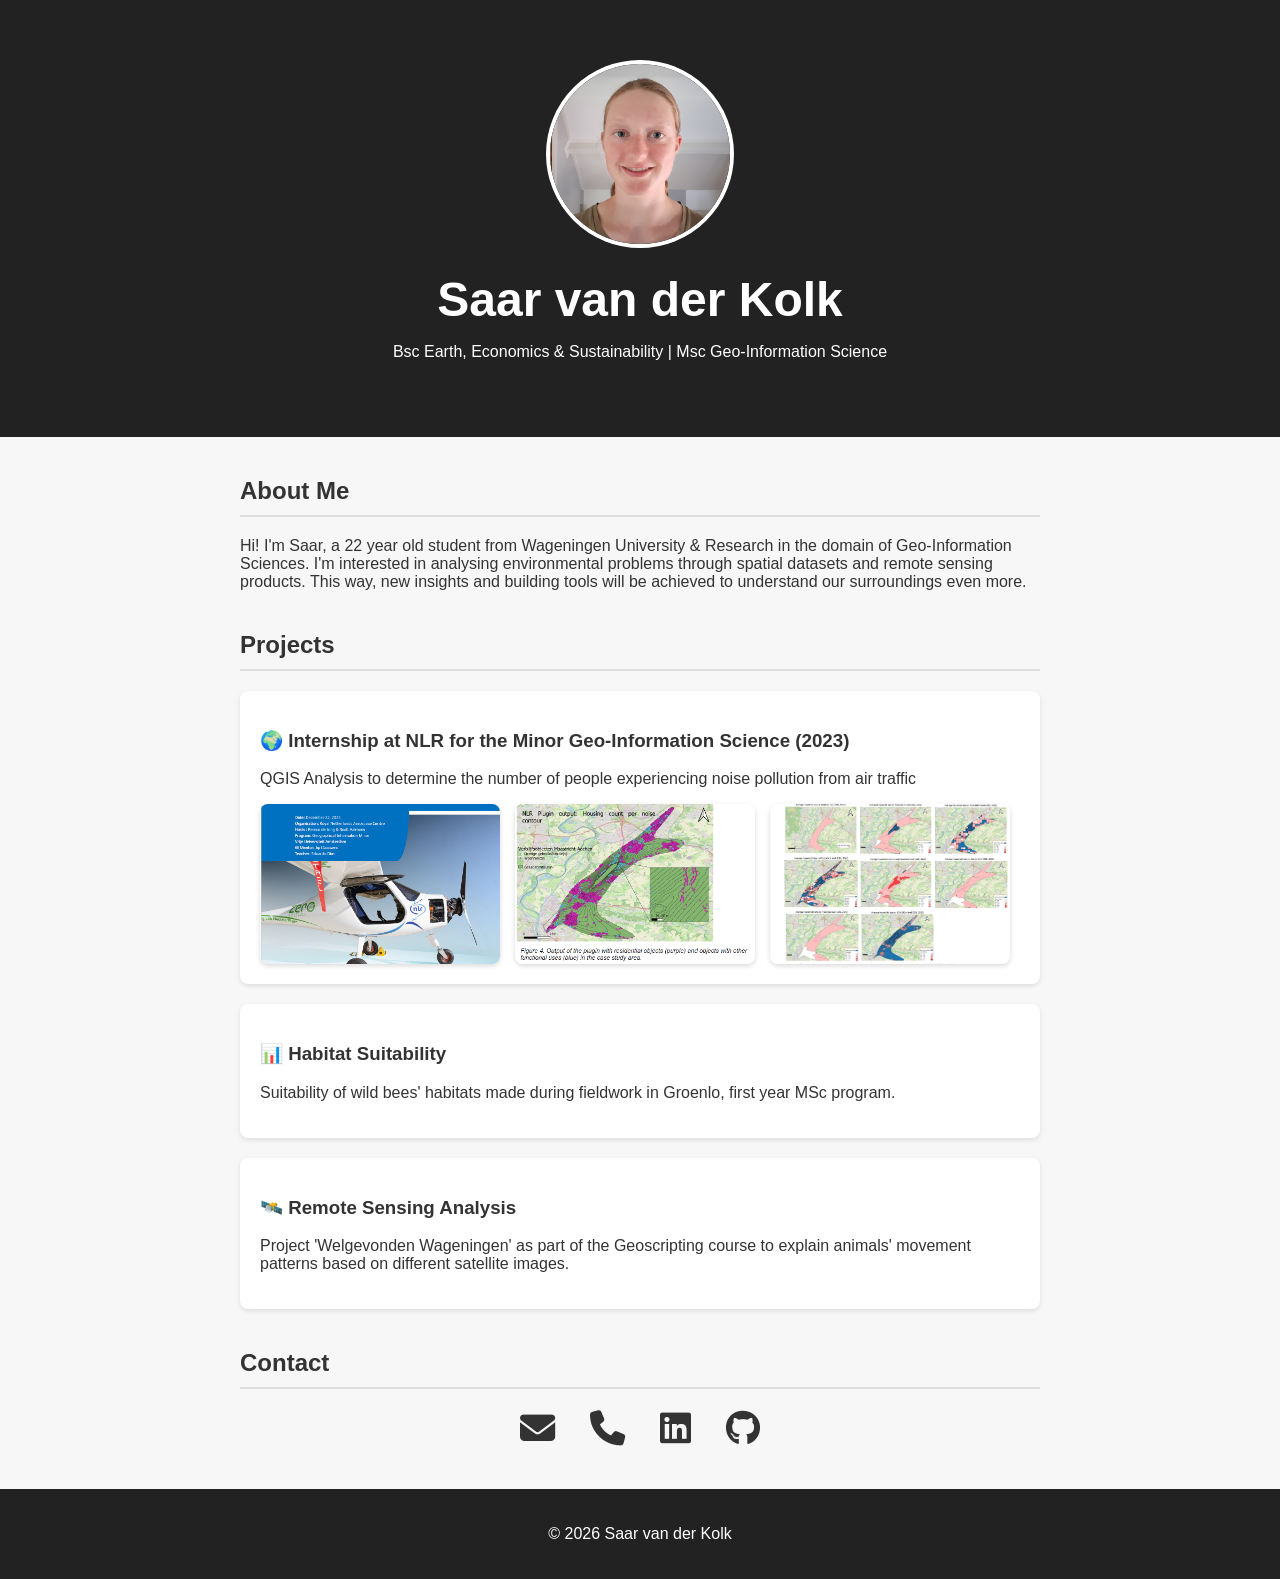
==== index.html @ dea94f05 "added image sources" ====
<!DOCTYPE html>
<html lang="en">
<head>
    <meta charset="UTF-8">
    <meta name="viewport" content="width=device-width, initial-scale=1.0">
    <title>Saar van der Kolk | Portfolio</title>

    <link rel="stylesheet" href="style.css">

    <!-- Icons -->
    <link rel="stylesheet" href="https://cdnjs.cloudflare.com/ajax/libs/font-awesome/6.5.1/css/all.min.css">
</head>

<body>

<header>

    <img src="images/Pasfoto.jpg" alt="Profile picture" class="profile-img">

    <h1>Saar van der Kolk</h1>

    <p>Bsc Earth, Economics & Sustainability | Msc Geo-Information Science</p>

</header>

<section id="about">
    <h2>About Me</h2>
    <p>
        Hi! I'm Saar, a 22 year old student from Wageningen University & Research in the domain of 
        Geo-Information Sciences. I'm interested in analysing environmental problems through spatial datasets 
        and remote sensing products. This way, new insights and building tools will be achieved to understand
        our surroundings even more. 
    </p>
</section>

<section id="projects">
    <h2>Projects</h2>

    <div class="project">
        <h3>🌍 Internship at NLR for the Minor Geo-Information Science (2023)</h3>

        <p>
            QGIS Analysis to determine the number of people experiencing noise pollution from air traffic
        </p>

        <div class="image-row">

            <img src="images/NLR_Cover.png" alt="NLR image 1" onclick="openImage(this)">
            <img src="images/NLR_internship_figure.png" alt="NLR image 2" onclick="openImage(this)">
            <img src="images/NLR_multikaart.png" alt="NLR image 3" onclick="openImage(this)">

        </div>
    </div>

    <div class="project">
        <h3>📊 Habitat Suitability</h3>
        <p>Suitability of wild bees' habitats made during fieldwork in Groenlo, first year MSc program.</p>
    </div>

    <div class="project">
        <h3>🛰️ Remote Sensing Analysis</h3>
        <p>
            Project 'Welgevonden Wageningen' as part of the Geoscripting course to explain animals' movement patterns
            based on different satellite images.
        </p>
    </div>

</section>

<section id="contact">
    <h2>Contact</h2>

    <div class="contact-icons">

        <a href="mailto:saar.vanderkolk@wur.nl" title="Email">
            <i class="fa-solid fa-envelope"></i>
        </a>

        <a href="tel:+31618860561" title="Phone">
            <i class="fa-solid fa-phone"></i>
        </a>

        <a href="https://www.linkedin.com/in/saar-van-der-kolk-7ba430235/" target="_blank" title="LinkedIn">
            <i class="fa-brands fa-linkedin"></i>
        </a>

        <a href="https://github.com/SaarvanderKolk" target="_blank" title="GitHub">
            <i class="fa-brands fa-github"></i>
        </a>

    </div>
</section>

<footer>
    <p>© 2026 Saar van der Kolk</p>
</footer>

<script>
function openImage(img){
    const overlay = document.createElement("div");
    overlay.style.position = "fixed";
    overlay.style.top = "0";
    overlay.style.left = "0";
    overlay.style.width = "100%";
    overlay.style.height = "100%";
    overlay.style.background = "rgba(0,0,0,0.85)";
    overlay.style.display = "flex";
    overlay.style.alignItems = "center";
    overlay.style.justifyContent = "center";
    overlay.style.zIndex = "9999";

    const newImg = document.createElement("img");
    newImg.src = img.src;
    newImg.style.maxWidth = "90%";
    newImg.style.maxHeight = "90%";
    newImg.style.borderRadius = "10px";

    overlay.appendChild(newImg);
    document.body.appendChild(overlay);

    overlay.onclick = () => overlay.remove();
}
</script>

</body>
</html>
---- style.css ----
body {
    margin: 0;
    font-family: Arial, sans-serif;
    background: #f7f7f7;
    color: #333;
}

header {
    background: #222;
    color: white;
    padding: 60px 20px;
    text-align: center;
}

h1 {
    margin: 0;
    font-size: 3rem;
}

section {
    max-width: 800px;
    margin: 40px auto;
    padding: 0 20px;
}

h2 {
    border-bottom: 2px solid #ddd;
    padding-bottom: 10px;
}

.project {
    background: white;
    padding: 20px;
    margin: 20px 0;
    border-radius: 8px;
    box-shadow: 0 2px 5px rgba(0,0,0,0.1);
}

/* Profile image */
.profile-img {
    width: 180px;
    height: 180px;
    border-radius: 50%;
    object-fit: cover;
    margin-bottom: 20px;
    border: 4px solid white;
}

/* Image row */
.image-row {
    display: flex;
    gap: 15px;
    margin-top: 15px;
    flex-wrap: wrap;
}

.image-row img {
    width: 240px;
    height: 160px;
    object-fit: cover;
    border-radius: 8px;
    cursor: pointer;
    transition: 0.3s ease;
    box-shadow: 0 2px 5px rgba(0,0,0,0.15);
}

.image-row img:hover {
    transform: scale(1.08);
}

/* Contact icons */
.contact-icons {
    display: flex;
    justify-content: center;
    gap: 35px;
    font-size: 2.2rem;
    margin-top: 10px;
}

.contact-icons a {
    color: #333;
    transition: 0.25s ease;
}

.contact-icons a:hover {
    transform: scale(1.2);
    color: black;
}

/* Footer */
footer {
    text-align: center;
    padding: 20px;
    background: #222;
    color: white;
    margin-top: 40px;
}
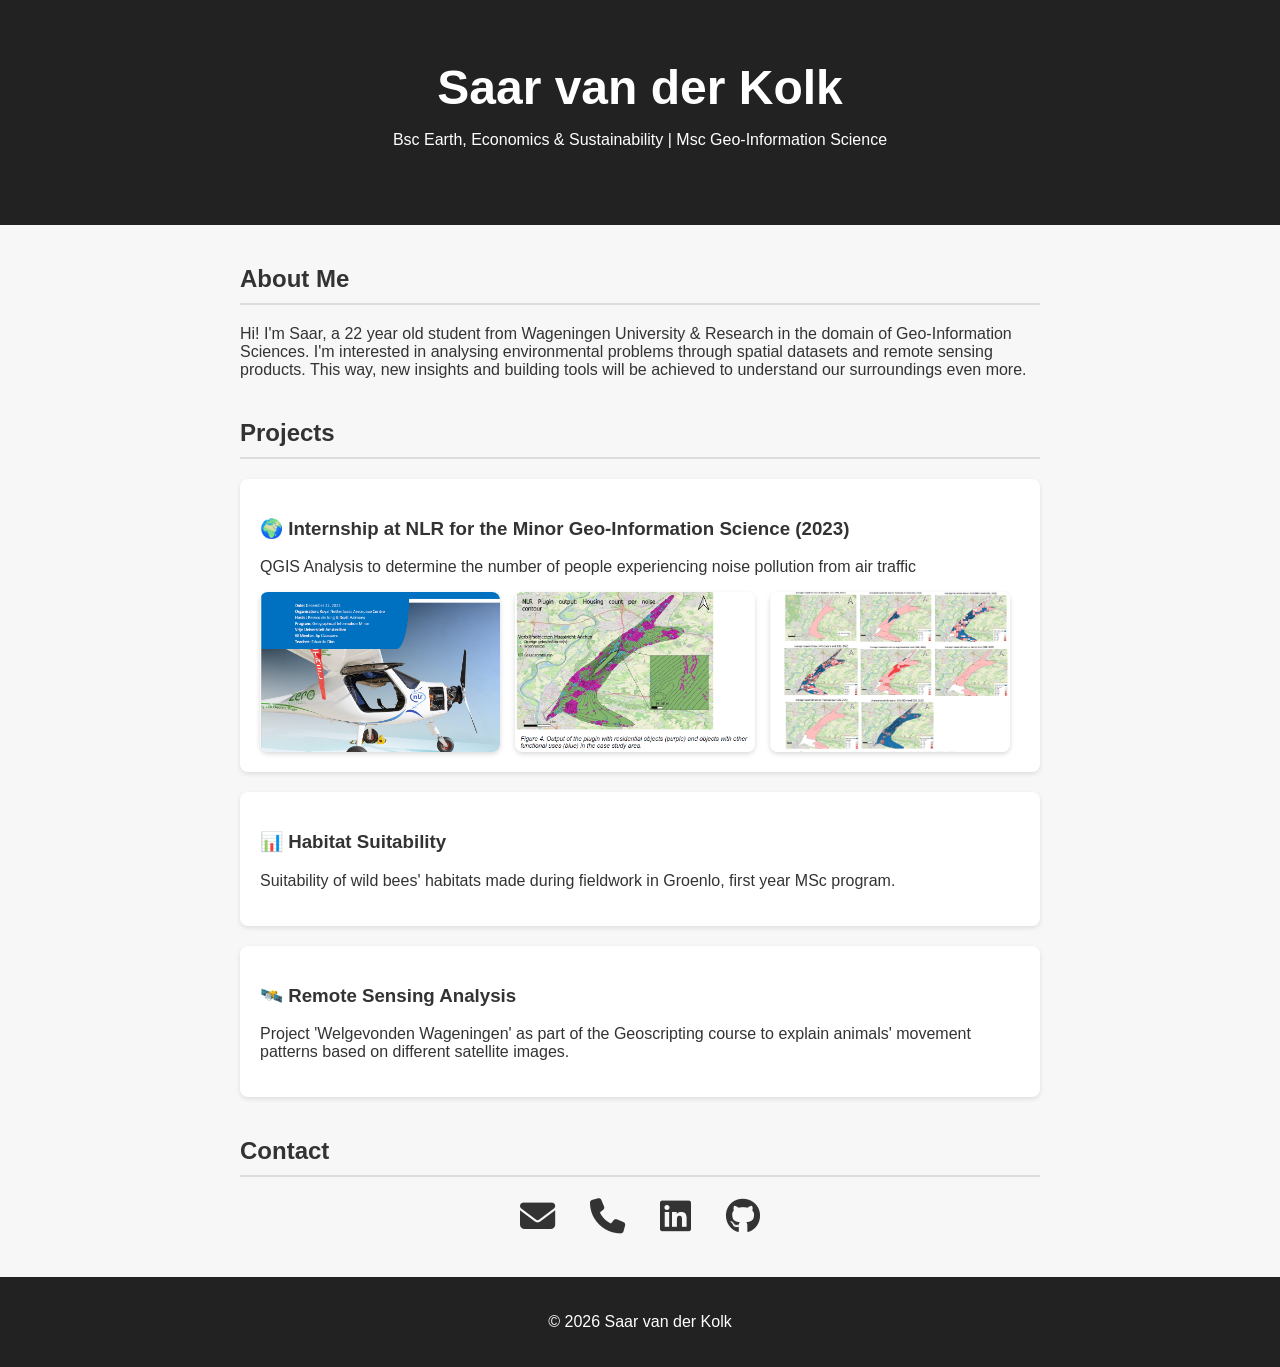
==== commit 04bc78a9: "delete profile_pic3" ====
--- a/index.html
+++ b/index.html
@@ -15,7 +15,6 @@
 
 <header>
 
-    <img src="images/Pasfoto.jpg" alt="Profile picture" class="profile-img">
 
     <h1>Saar van der Kolk</h1>
 
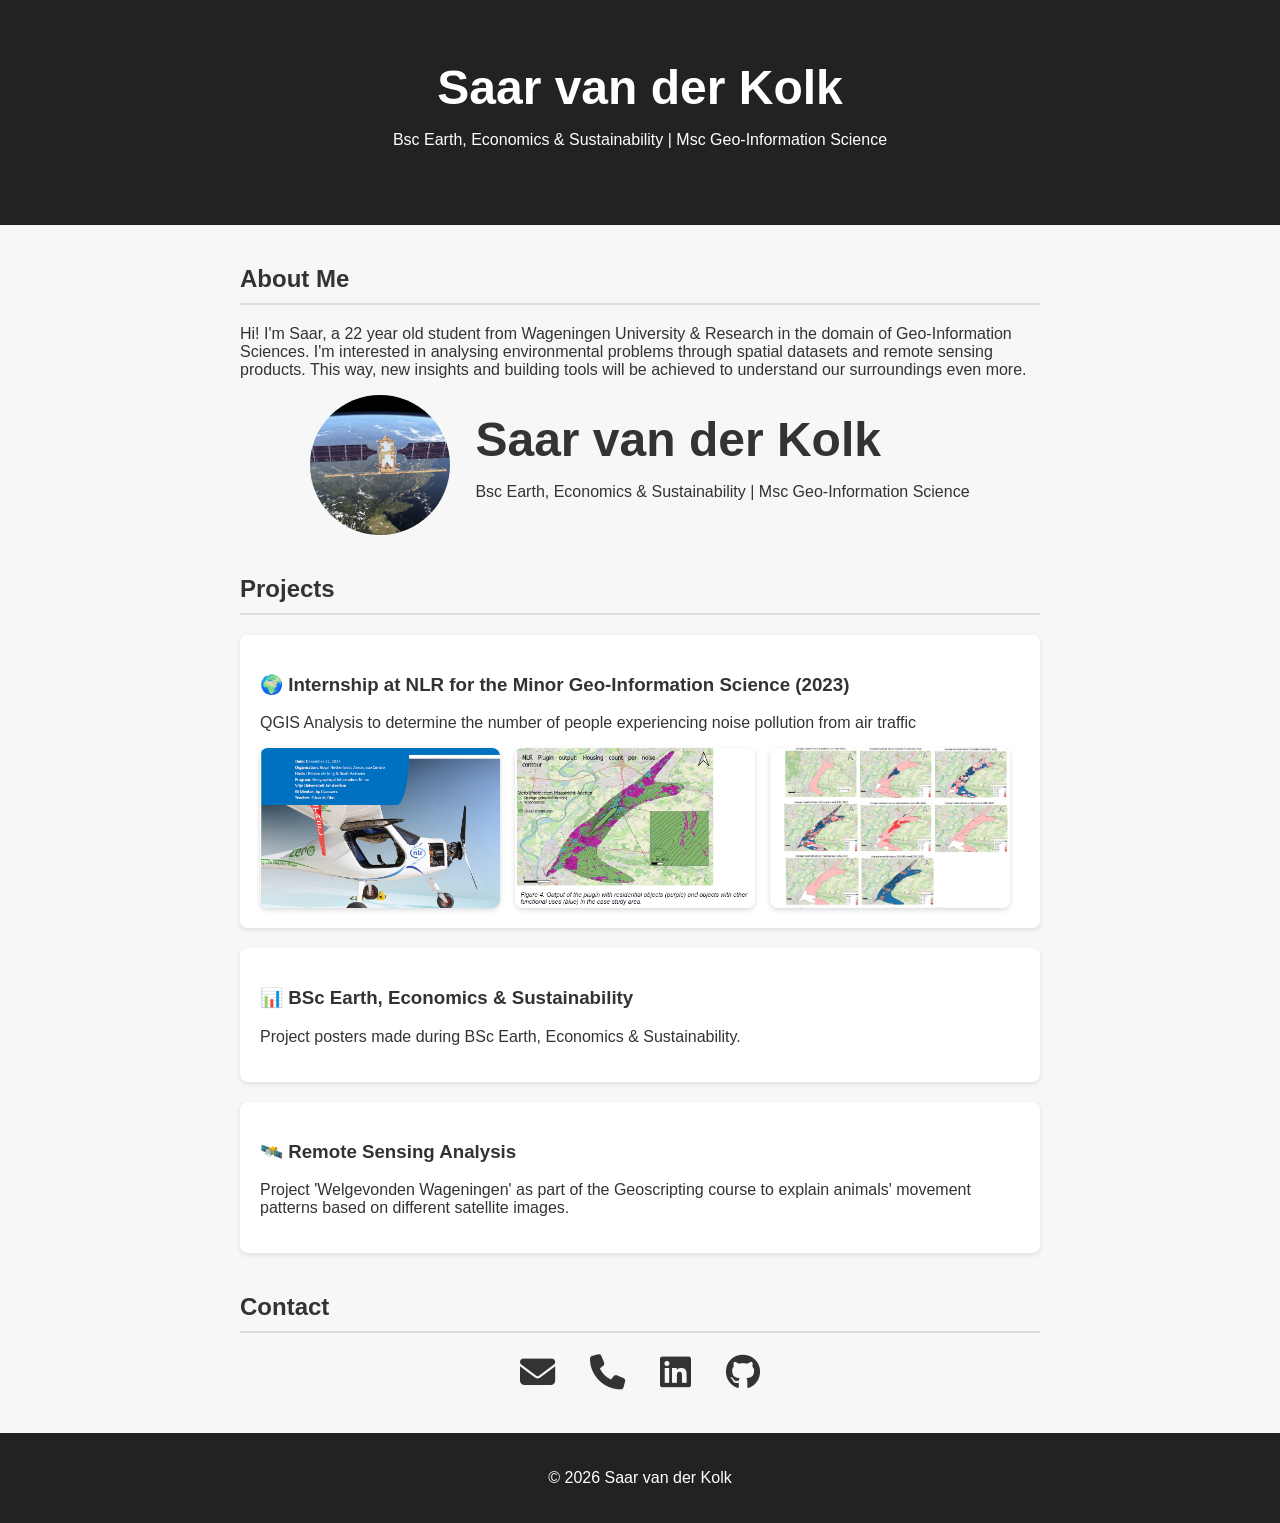
==== commit a0097bf6: "add gif2" ====
--- a/index.html
+++ b/index.html
@@ -30,6 +30,17 @@
         and remote sensing products. This way, new insights and building tools will be achieved to understand
         our surroundings even more. 
     </p>
+
+    <div class="header-flex">
+
+    <img src="images/Sentinel-1 Animation GIF by European Space Agency - ESA.gif" alt="Rotating Earth" class="earth">
+
+    <div>
+        <h1>Saar van der Kolk</h1>
+        <p>Bsc Earth, Economics & Sustainability | Msc Geo-Information Science</p>
+    </div>
+
+</div>
 </section>
 
 <section id="projects">
@@ -52,8 +63,8 @@
     </div>
 
     <div class="project">
-        <h3>📊 Habitat Suitability</h3>
-        <p>Suitability of wild bees' habitats made during fieldwork in Groenlo, first year MSc program.</p>
+        <h3>📊 BSc Earth, Economics & Sustainability</h3>
+        <p>Project posters made during BSc Earth, Economics & Sustainability.</p>
     </div>
 
     <div class="project">
--- a/style.css
+++ b/style.css
@@ -36,15 +36,7 @@
     box-shadow: 0 2px 5px rgba(0,0,0,0.1);
 }
 
-/* Profile image */
-.profile-img {
-    width: 180px;
-    height: 180px;
-    border-radius: 50%;
-    object-fit: cover;
-    margin-bottom: 20px;
-    border: 4px solid white;
-}
+
 
 /* Image row */
 .image-row {
@@ -96,3 +88,17 @@
     margin-top: 40px;
 }
 
+.header-flex{
+    display:flex;
+    align-items:center;
+    justify-content:center;
+    gap:25px;
+    flex-wrap:wrap;
+}
+
+.earth{
+    width:140px;
+    height:140px;
+    border-radius:50%;
+}
+
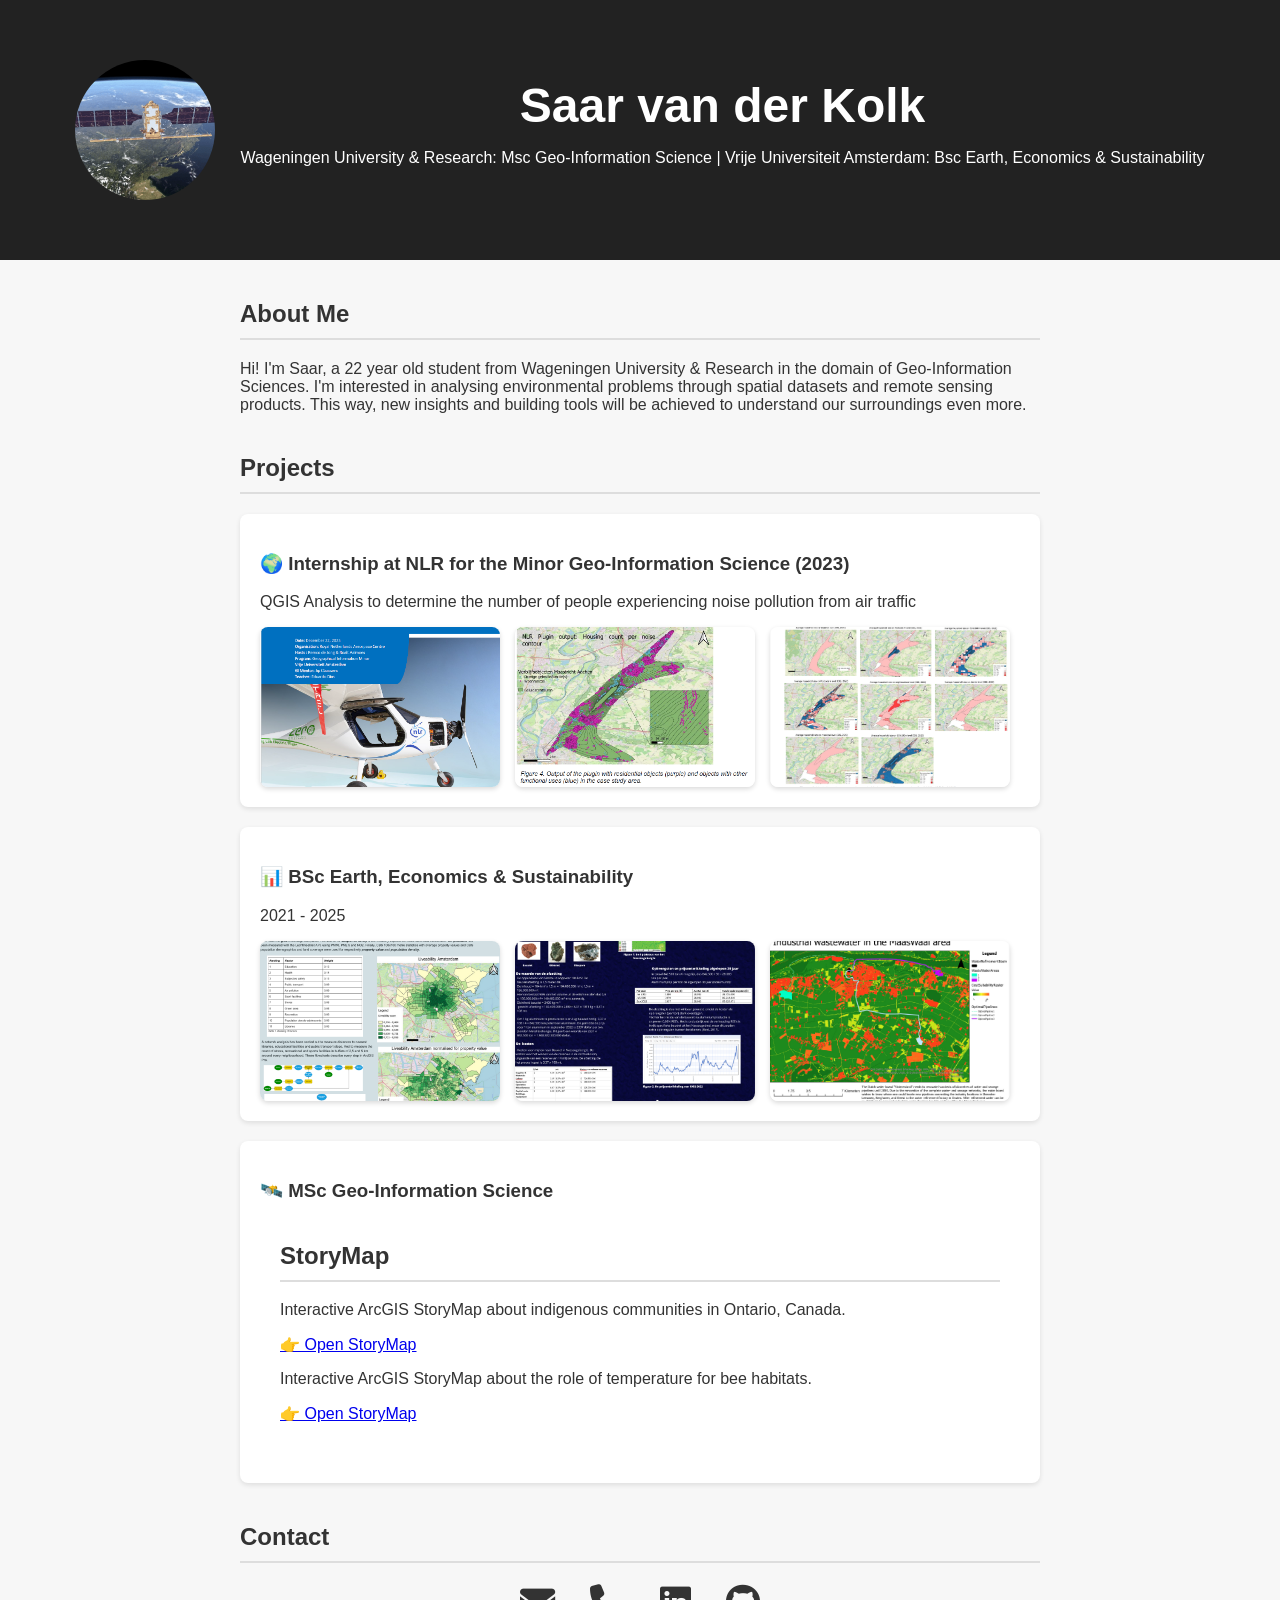
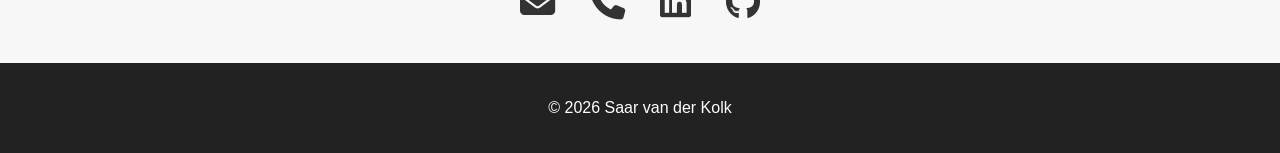
==== commit 061c1a7f: "added bsc images and msc" ====
--- a/index.html
+++ b/index.html
@@ -15,10 +15,15 @@
 
 <header>
 
+    <div class="header-flex">
+
+    <img src="images/Sentinel-1 Animation GIF by European Space Agency - ESA.gif" alt="Rotating Earth" class="earth">
+
+    <div>
 
     <h1>Saar van der Kolk</h1>
 
-    <p>Bsc Earth, Economics & Sustainability | Msc Geo-Information Science</p>
+    <p>Wageningen University & Research: Msc Geo-Information Science | Vrije Universiteit Amsterdam: Bsc Earth, Economics & Sustainability</p>
 
 </header>
 
@@ -31,13 +36,6 @@
         our surroundings even more. 
     </p>
 
-    <div class="header-flex">
-
-    <img src="images/Sentinel-1 Animation GIF by European Space Agency - ESA.gif" alt="Rotating Earth" class="earth">
-
-    <div>
-        <h1>Saar van der Kolk</h1>
-        <p>Bsc Earth, Economics & Sustainability | Msc Geo-Information Science</p>
     </div>
 
 </div>
@@ -64,14 +62,42 @@
 
     <div class="project">
         <h3>📊 BSc Earth, Economics & Sustainability</h3>
-        <p>Project posters made during BSc Earth, Economics & Sustainability.</p>
+        <p>2021 - 2025</p>
+
+        <div class="image-row">
+
+            <img src="images/Liveability_Amsterdam.png" alt="NLR image 1" onclick="openImage(this)">
+            <img src="images/Bauxiet_Suriname.png" alt="NLR image 2" onclick="openImage(this)">
+            <img src="images/GI_tools1.png" alt="NLR image 3" onclick="openImage(this)">
+
+        </div>
     </div>
 
     <div class="project">
-        <h3>🛰️ Remote Sensing Analysis</h3>
+        <h3>🛰️ MSc Geo-Information Science</h3>
         <p>
-            Project 'Welgevonden Wageningen' as part of the Geoscripting course to explain animals' movement patterns
-            based on different satellite images.
+            <section id="storymap">
+
+<h2>StoryMap</h2>
+
+<div class="story-card">
+
+    <p>Interactive ArcGIS StoryMap about indigenous communities in Ontario, Canada.</p>
+
+    <a href="https://storymaps.arcgis.com/stories/fb97088e848b4586b2759b397de53970" target="_blank">
+        👉 Open StoryMap
+    </a>
+
+    <p>Interactive ArcGIS StoryMap about the role of temperature for bee habitats.</p>
+
+    <a href="https://storymaps.arcgis.com/stories/7f304576f6ca4148b61e066e9daa4656" target="_blank">
+        👉 Open StoryMap
+    </a>
+
+
+</div>
+
+</section>
         </p>
     </div>
 
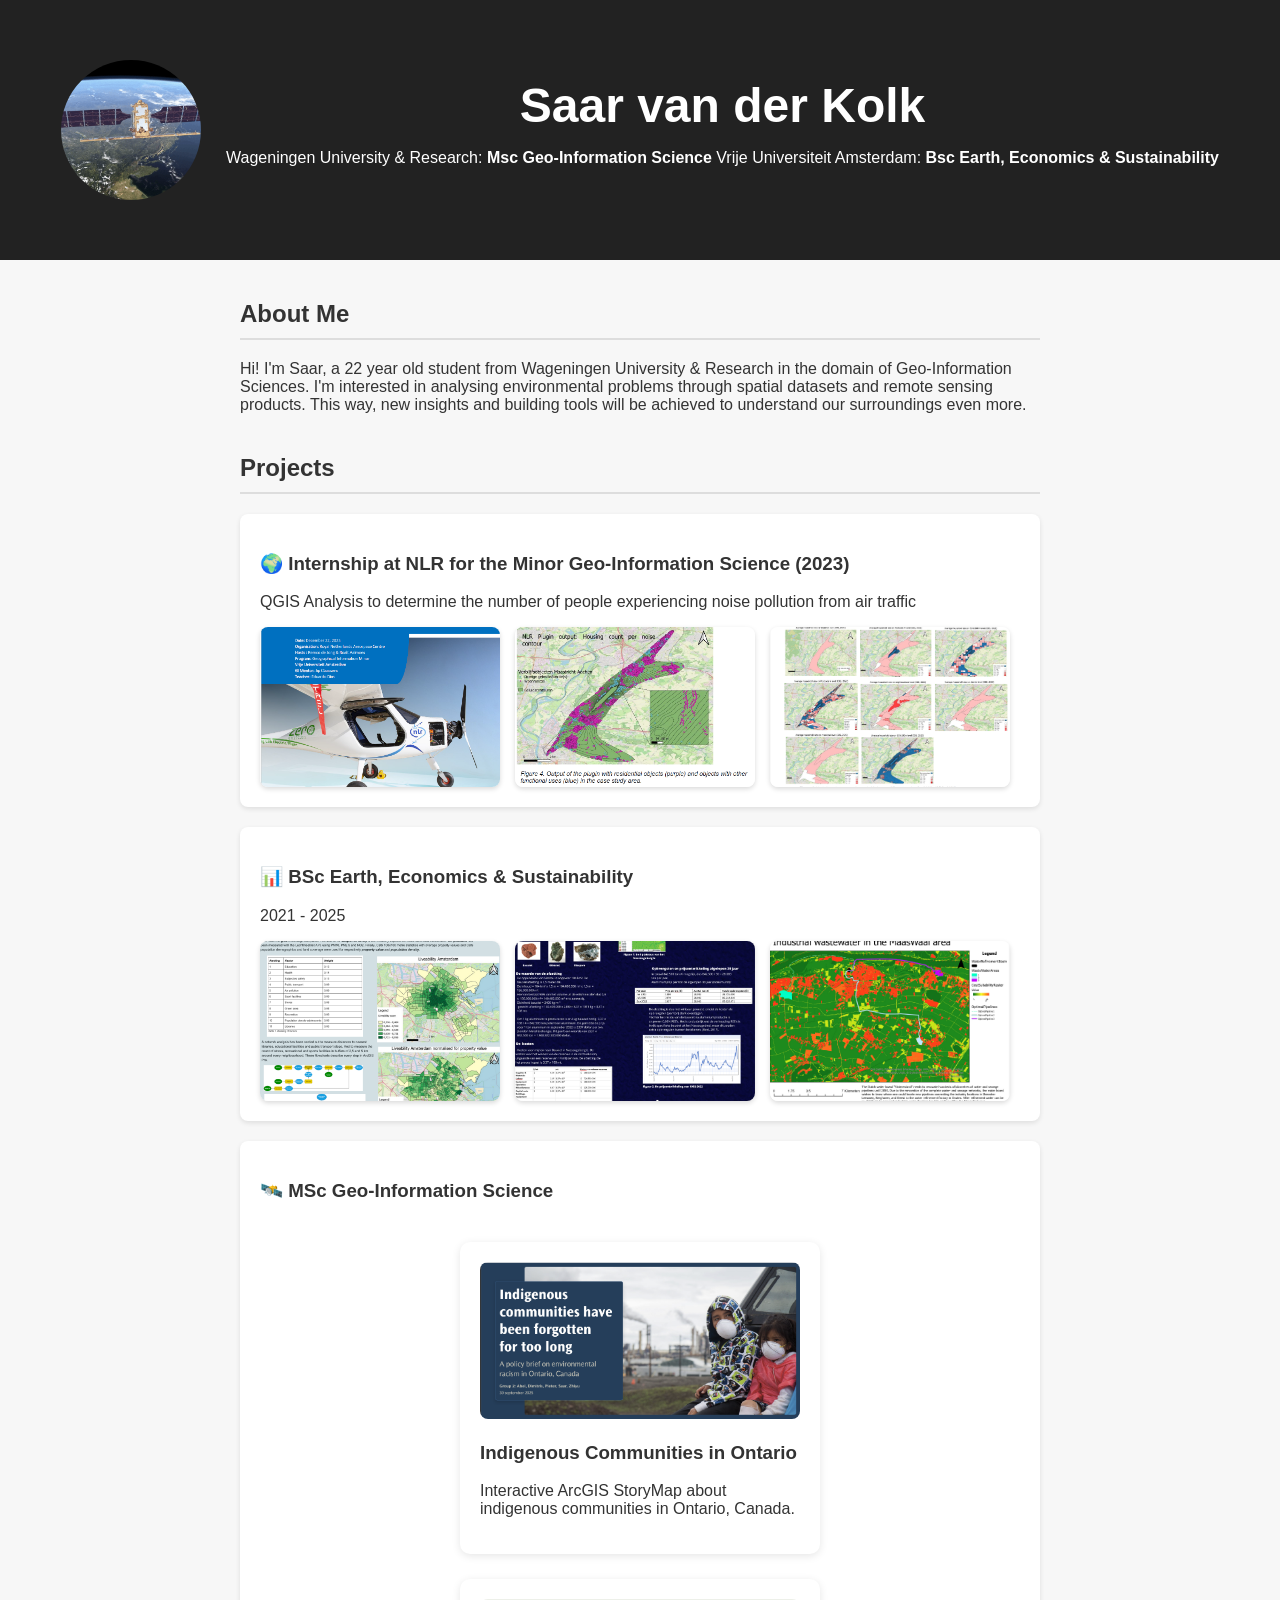
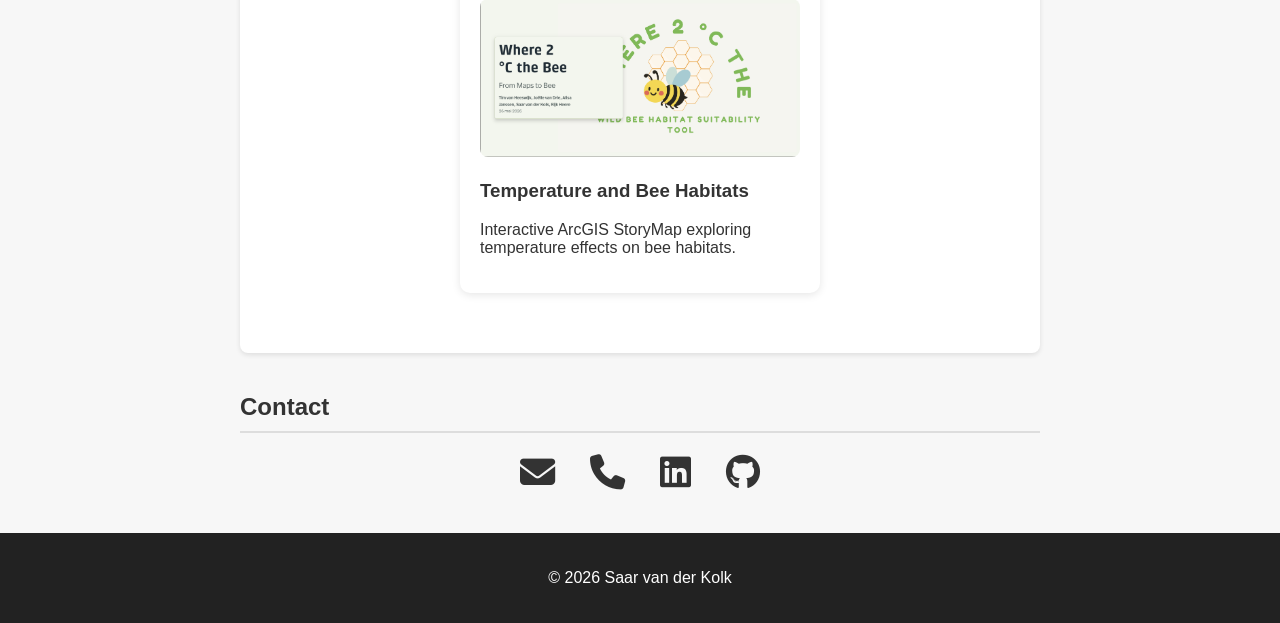
==== commit b44e46b8: "storymap previews" ====
--- a/index.html
+++ b/index.html
@@ -23,7 +23,8 @@
 
     <h1>Saar van der Kolk</h1>
 
-    <p>Wageningen University & Research: Msc Geo-Information Science | Vrije Universiteit Amsterdam: Bsc Earth, Economics & Sustainability</p>
+    <p>Wageningen University & Research: <b>Msc Geo-Information Science</b>
+       Vrije Universiteit Amsterdam: <b>Bsc Earth, Economics & Sustainability</b></p>
 
 </header>
 
@@ -78,24 +79,53 @@
         <p>
             <section id="storymap">
 
-<h2>StoryMap</h2>
+
+
+<section id="storymaps">
+
+
+<div class="story-container">
 
 <div class="story-card">
 
-    <p>Interactive ArcGIS StoryMap about indigenous communities in Ontario, Canada.</p>
+<a href="https://storymaps.arcgis.com/stories/fb97088e848b4586b2759b397de53970"
+target="_blank">
 
-    <a href="https://storymaps.arcgis.com/stories/fb97088e848b4586b2759b397de53970" target="_blank">
-        👉 Open StoryMap
-    </a>
+<img src="images/ontario_preview.png"
+alt="Ontario StoryMap">
 
-    <p>Interactive ArcGIS StoryMap about the role of temperature for bee habitats.</p>
+</a>
 
-    <a href="https://storymaps.arcgis.com/stories/7f304576f6ca4148b61e066e9daa4656" target="_blank">
-        👉 Open StoryMap
-    </a>
+<h3>Indigenous Communities in Ontario</h3>
+
+<p>
+Interactive ArcGIS StoryMap about indigenous communities in Ontario, Canada.
+</p>
+
+</div>
 
 
+<div class="story-card">
+
+<a href="https://storymaps.arcgis.com/stories/7f304576f6ca4148b61e066e9daa4656"
+target="_blank">
+
+<img src="images/bee_preview.png"
+alt="Bee StoryMap">
+
+</a>
+
+<h3>Temperature and Bee Habitats</h3>
+
+<p>
+Interactive ArcGIS StoryMap exploring temperature effects on bee habitats.
+</p>
+
 </div>
+
+</div>
+
+</section>
 
 </section>
         </p>
--- a/style.css
+++ b/style.css
@@ -102,3 +102,41 @@
     border-radius:50%;
 }
 
+.story-container{
+display:flex;
+gap:25px;
+flex-wrap:wrap;
+justify-content:center;
+}
+
+.story-card{
+
+background:white;
+
+width:320px;
+
+padding:20px;
+
+border-radius:10px;
+
+box-shadow:0 2px 8px rgba(0,0,0,0.1);
+
+transition:.3s;
+}
+
+.story-card:hover{
+
+transform:translateY(-5px);
+
+}
+
+.story-card img{
+
+width:100%;
+
+border-radius:8px;
+
+cursor:pointer;
+
+}
+
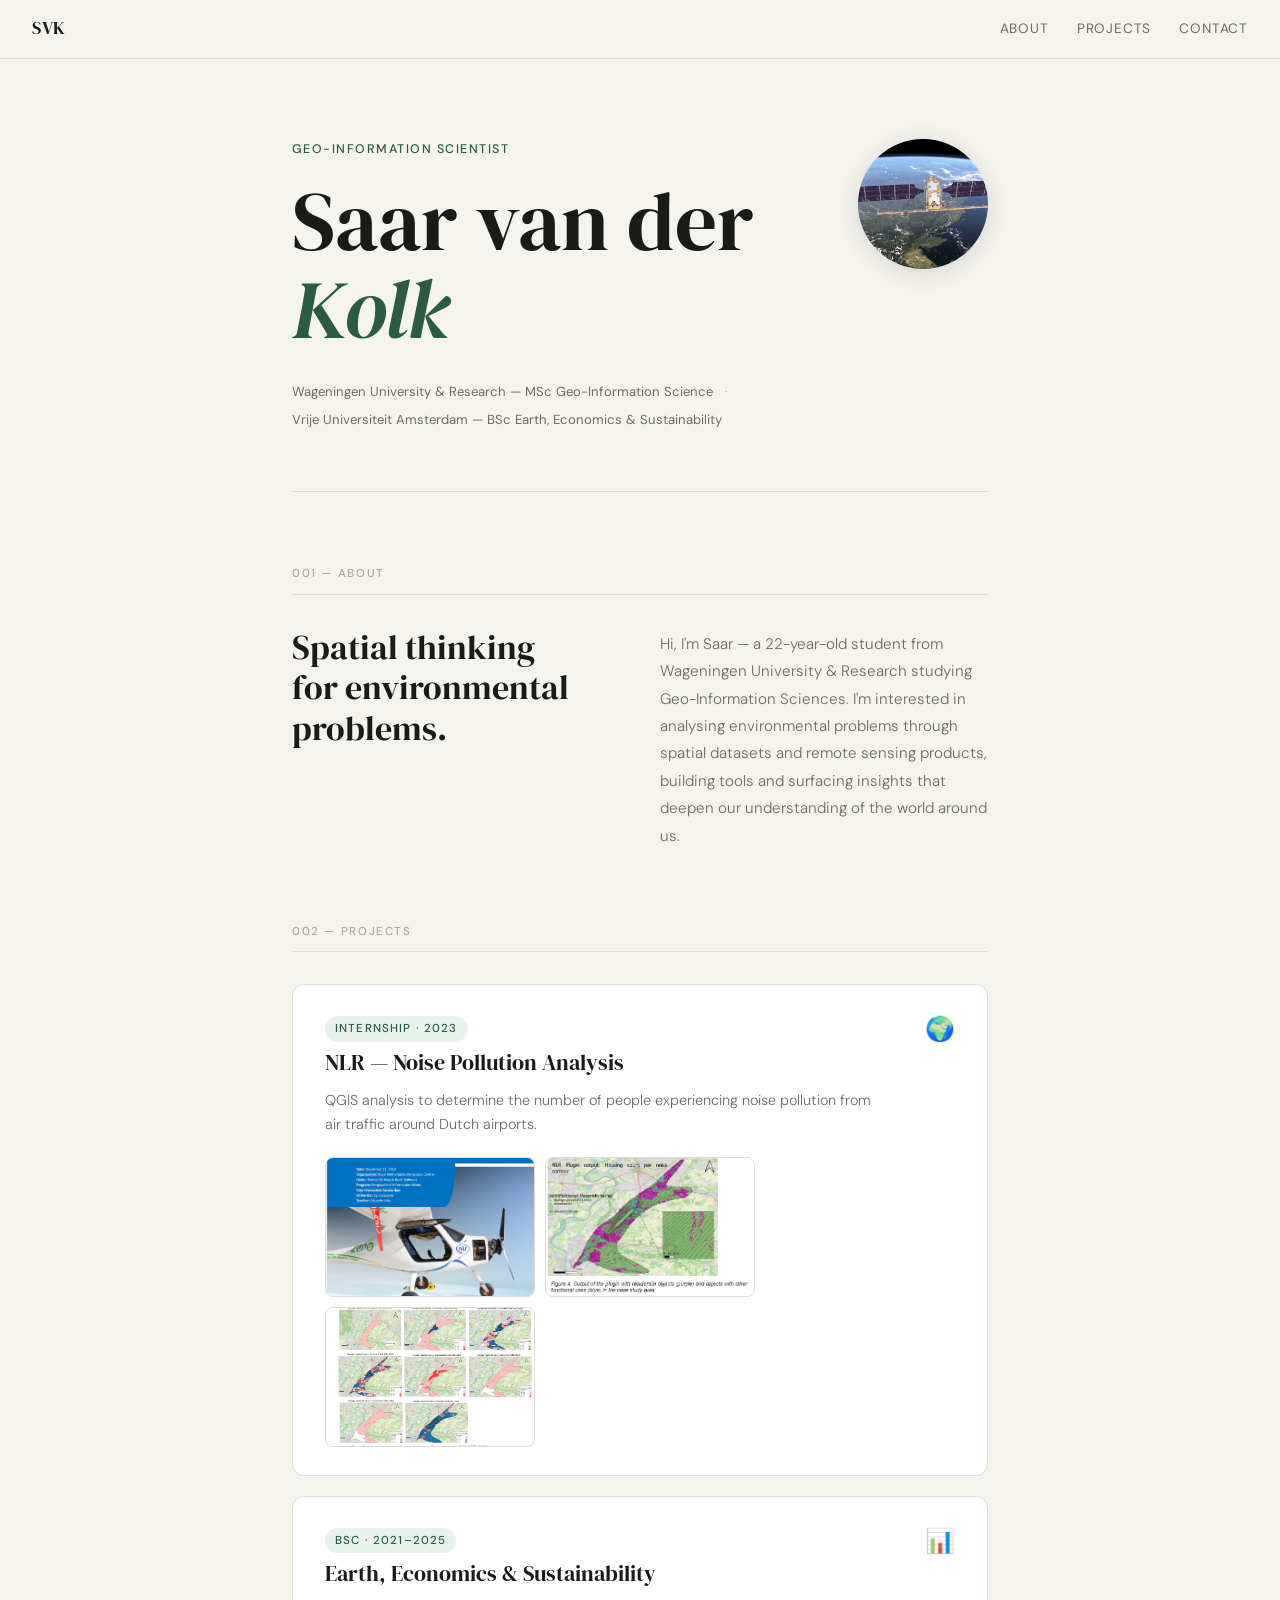
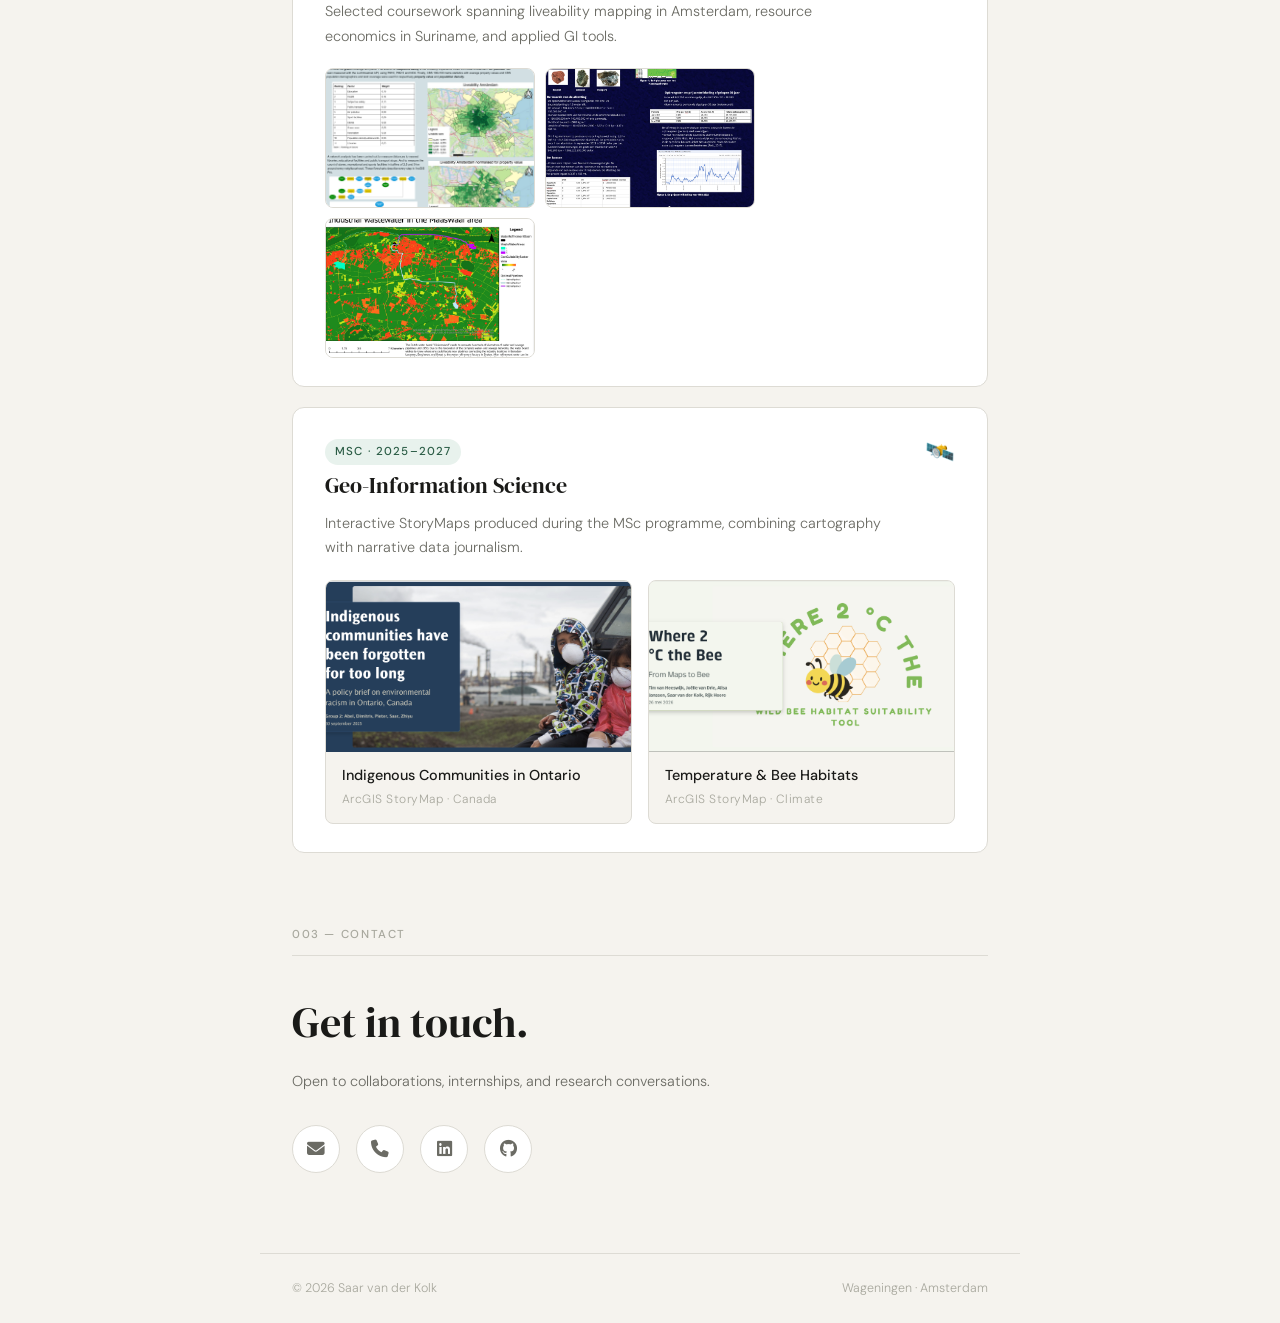
==== commit 2cd5e97a: "Claude coded HTML" ====
--- a/index.html
+++ b/index.html
@@ -4,188 +4,162 @@
     <meta charset="UTF-8">
     <meta name="viewport" content="width=device-width, initial-scale=1.0">
     <title>Saar van der Kolk | Portfolio</title>
-
+    <link rel="stylesheet" href="https://cdnjs.cloudflare.com/ajax/libs/font-awesome/6.5.1/css/all.min.css">
+    <link rel="preconnect" href="https://fonts.googleapis.com">
+    <link rel="preconnect" href="https://fonts.gstatic.com" crossorigin>
+    <link href="https://fonts.googleapis.com/css2?family=DM+Serif+Display:ital@0;1&family=DM+Sans:ital,opsz,wght@0,9..40,300;0,9..40,400;0,9..40,500;1,9..40,300&display=swap" rel="stylesheet">
     <link rel="stylesheet" href="style.css">
-
-    <!-- Icons -->
-    <link rel="stylesheet" href="https://cdnjs.cloudflare.com/ajax/libs/font-awesome/6.5.1/css/all.min.css">
 </head>
-
 <body>
 
+<nav>
+    <span class="nav-name">SVK</span>
+    <div class="nav-links">
+        <a href="#about">About</a>
+        <a href="#projects">Projects</a>
+        <a href="#contact">Contact</a>
+    </div>
+</nav>
+
 <header>
-
-    <div class="header-flex">
-
-    <img src="images/Sentinel-1 Animation GIF by European Space Agency - ESA.gif" alt="Rotating Earth" class="earth">
-
-    <div>
-
-    <h1>Saar van der Kolk</h1>
-
-    <p>Wageningen University & Research: <b>Msc Geo-Information Science</b>
-       Vrije Universiteit Amsterdam: <b>Bsc Earth, Economics & Sustainability</b></p>
-
+    <div class="header-inner">
+        <div class="header-label">Geo-Information Scientist</div>
+        <h1>Saar van der<br><em>Kolk</em></h1>
+        <div class="header-meta">
+            <span>Wageningen University &amp; Research — MSc Geo-Information Science</span>
+            <span class="dot">·</span>
+            <span>Vrije Universiteit Amsterdam — BSc Earth, Economics &amp; Sustainability</span>
+        </div>
+        <img src="images/Sentinel-1 Animation GIF by European Space Agency - ESA.gif" alt="Rotating Earth from ESA Sentinel-1" class="earth">
+    </div>
+    <div class="header-rule"></div>
 </header>
 
+<main>
+
 <section id="about">
-    <h2>About Me</h2>
-    <p>
-        Hi! I'm Saar, a 22 year old student from Wageningen University & Research in the domain of 
-        Geo-Information Sciences. I'm interested in analysing environmental problems through spatial datasets 
-        and remote sensing products. This way, new insights and building tools will be achieved to understand
-        our surroundings even more. 
-    </p>
-
+    <div class="section-label">001 — About</div>
+    <div class="about-grid">
+        <h2>Spatial thinking<br>for environmental<br>problems.</h2>
+        <p>Hi, I'm Saar — a 22-year-old student from Wageningen University &amp; Research studying Geo-Information Sciences. I'm interested in analysing environmental problems through spatial datasets and remote sensing products, building tools and surfacing insights that deepen our understanding of the world around us.</p>
     </div>
-
-</div>
 </section>
 
 <section id="projects">
-    <h2>Projects</h2>
+    <div class="section-label">002 — Projects</div>
 
-    <div class="project">
-        <h3>🌍 Internship at NLR for the Minor Geo-Information Science (2023)</h3>
-
-        <p>
-            QGIS Analysis to determine the number of people experiencing noise pollution from air traffic
-        </p>
-
+    <div class="project-card">
+        <div class="project-header">
+            <div>
+                <div class="project-tag">Internship · 2023</div>
+                <h3>NLR — Noise Pollution Analysis</h3>
+            </div>
+            <span class="project-icon">🌍</span>
+        </div>
+        <p>QGIS analysis to determine the number of people experiencing noise pollution from air traffic around Dutch airports.</p>
         <div class="image-row">
-
-            <img src="images/NLR_Cover.png" alt="NLR image 1" onclick="openImage(this)">
-            <img src="images/NLR_internship_figure.png" alt="NLR image 2" onclick="openImage(this)">
-            <img src="images/NLR_multikaart.png" alt="NLR image 3" onclick="openImage(this)">
-
+            <img src="images/NLR_Cover.png" alt="NLR cover" onclick="openImage(this)">
+            <img src="images/NLR_internship_figure.png" alt="NLR internship figure" onclick="openImage(this)">
+            <img src="images/NLR_multikaart.png" alt="NLR multi-map" onclick="openImage(this)">
         </div>
     </div>
 
-    <div class="project">
-        <h3>📊 BSc Earth, Economics & Sustainability</h3>
-        <p>2021 - 2025</p>
-
+    <div class="project-card">
+        <div class="project-header">
+            <div>
+                <div class="project-tag">BSc · 2021–2025</div>
+                <h3>Earth, Economics &amp; Sustainability</h3>
+            </div>
+            <span class="project-icon">📊</span>
+        </div>
+        <p>Selected coursework spanning liveability mapping in Amsterdam, resource economics in Suriname, and applied GI tools.</p>
         <div class="image-row">
-
-            <img src="images/Liveability_Amsterdam.png" alt="NLR image 1" onclick="openImage(this)">
-            <img src="images/Bauxiet_Suriname.png" alt="NLR image 2" onclick="openImage(this)">
-            <img src="images/GI_tools1.png" alt="NLR image 3" onclick="openImage(this)">
-
+            <img src="images/Liveability_Amsterdam.png" alt="Liveability Amsterdam" onclick="openImage(this)">
+            <img src="images/Bauxiet_Suriname.png" alt="Bauxite Suriname" onclick="openImage(this)">
+            <img src="images/GI_tools1.png" alt="GI tools" onclick="openImage(this)">
         </div>
     </div>
 
-    <div class="project">
-        <h3>🛰️ MSc Geo-Information Science</h3>
-        <p>
-            <section id="storymap">
+    <div class="project-card">
+        <div class="project-header">
+            <div>
+                <div class="project-tag">MSc · 2025–2027</div>
+                <h3>Geo-Information Science</h3>
+            </div>
+            <span class="project-icon">🛰️</span>
+        </div>
+        <p>Interactive StoryMaps produced during the MSc programme, combining cartography with narrative data journalism.</p>
 
+        <div class="story-grid">
+            <a href="https://storymaps.arcgis.com/stories/fb97088e848b4586b2759b397de53970" target="_blank" class="story-card">
+                <div class="story-img-wrap">
+                    <img src="images/ontario_preview.png" alt="Ontario StoryMap preview">
+                    <div class="story-overlay"><i class="fa-solid fa-arrow-up-right-from-square"></i></div>
+                </div>
+                <div class="story-body">
+                    <div class="story-title">Indigenous Communities in Ontario</div>
+                    <div class="story-sub">ArcGIS StoryMap · Canada</div>
+                </div>
+            </a>
 
-
-<section id="storymaps">
-
-
-<div class="story-container">
-
-<div class="story-card">
-
-<a href="https://storymaps.arcgis.com/stories/fb97088e848b4586b2759b397de53970"
-target="_blank">
-
-<img src="images/ontario_preview.png"
-alt="Ontario StoryMap">
-
-</a>
-
-<h3>Indigenous Communities in Ontario</h3>
-
-<p>
-Interactive ArcGIS StoryMap about indigenous communities in Ontario, Canada.
-</p>
-
-</div>
-
-
-<div class="story-card">
-
-<a href="https://storymaps.arcgis.com/stories/7f304576f6ca4148b61e066e9daa4656"
-target="_blank">
-
-<img src="images/bee_preview.png"
-alt="Bee StoryMap">
-
-</a>
-
-<h3>Temperature and Bee Habitats</h3>
-
-<p>
-Interactive ArcGIS StoryMap exploring temperature effects on bee habitats.
-</p>
-
-</div>
-
-</div>
-
-</section>
-
-</section>
-        </p>
+            <a href="https://storymaps.arcgis.com/stories/7f304576f6ca4148b61e066e9daa4656" target="_blank" class="story-card">
+                <div class="story-img-wrap">
+                    <img src="images/bee_preview.png" alt="Bee StoryMap preview">
+                    <div class="story-overlay"><i class="fa-solid fa-arrow-up-right-from-square"></i></div>
+                </div>
+                <div class="story-body">
+                    <div class="story-title">Temperature &amp; Bee Habitats</div>
+                    <div class="story-sub">ArcGIS StoryMap · Climate</div>
+                </div>
+            </a>
+        </div>
     </div>
 
 </section>
 
 <section id="contact">
-    <h2>Contact</h2>
-
+    <div class="section-label">003 — Contact</div>
+    <h2>Get in touch.</h2>
+    <p class="contact-sub">Open to collaborations, internships, and research conversations.</p>
     <div class="contact-icons">
-
-        <a href="mailto:saar.vanderkolk@wur.nl" title="Email">
+        <a href="mailto:saar.vanderkolk@wur.nl" title="Email" aria-label="Email">
             <i class="fa-solid fa-envelope"></i>
         </a>
-
-        <a href="tel:+31618860561" title="Phone">
+        <a href="tel:+31618860561" title="Phone" aria-label="Phone">
             <i class="fa-solid fa-phone"></i>
         </a>
-
-        <a href="https://www.linkedin.com/in/saar-van-der-kolk-7ba430235/" target="_blank" title="LinkedIn">
+        <a href="https://www.linkedin.com/in/saar-van-der-kolk-7ba430235/" target="_blank" title="LinkedIn" aria-label="LinkedIn">
             <i class="fa-brands fa-linkedin"></i>
         </a>
-
-        <a href="https://github.com/SaarvanderKolk" target="_blank" title="GitHub">
+        <a href="https://github.com/SaarvanderKolk" target="_blank" title="GitHub" aria-label="GitHub">
             <i class="fa-brands fa-github"></i>
         </a>
-
     </div>
 </section>
 
+</main>
+
 <footer>
-    <p>© 2026 Saar van der Kolk</p>
+    <span>© 2026 Saar van der Kolk</span>
+    <span>Wageningen · Amsterdam</span>
 </footer>
 
+<!-- Lightbox -->
+<div id="overlay" onclick="closeImage()">
+    <img id="overlay-img" src="" alt="Expanded project image">
+</div>
+
 <script>
-function openImage(img){
-    const overlay = document.createElement("div");
-    overlay.style.position = "fixed";
-    overlay.style.top = "0";
-    overlay.style.left = "0";
-    overlay.style.width = "100%";
-    overlay.style.height = "100%";
-    overlay.style.background = "rgba(0,0,0,0.85)";
-    overlay.style.display = "flex";
-    overlay.style.alignItems = "center";
-    overlay.style.justifyContent = "center";
-    overlay.style.zIndex = "9999";
-
-    const newImg = document.createElement("img");
-    newImg.src = img.src;
-    newImg.style.maxWidth = "90%";
-    newImg.style.maxHeight = "90%";
-    newImg.style.borderRadius = "10px";
-
-    overlay.appendChild(newImg);
-    document.body.appendChild(overlay);
-
-    overlay.onclick = () => overlay.remove();
+function openImage(img) {
+    document.getElementById('overlay-img').src = img.src;
+    document.getElementById('overlay').classList.add('active');
+    document.body.style.overflow = 'hidden';
 }
+function closeImage() {
+    document.getElementById('overlay').classList.remove('active');
+    document.body.style.overflow = '';
+}
+document.addEventListener('keydown', e => { if (e.key === 'Escape') closeImage(); });
 </script>
 
 </body>
--- a/style.css
+++ b/style.css
@@ -1,142 +1,442 @@
+/* ─── Reset & Base ─────────────────────────────────── */
+*, *::before, *::after { box-sizing: border-box; margin: 0; padding: 0; }
+
+:root {
+    --ink:        #1a1a18;
+    --ink-muted:  #6b6b64;
+    --ink-faint:  #a8a89e;
+    --bg:         #f5f3ee;
+    --bg-card:    #ffffff;
+    --accent:     #2a5c45;
+    --accent-lt:  #e8f2ed;
+    --rule:       #dddbd4;
+    --serif:      'DM Serif Display', Georgia, serif;
+    --sans:       'DM Sans', Arial, sans-serif;
+    --radius:     12px;
+    --max:        760px;
+}
+
+html { scroll-behavior: smooth; }
+
 body {
-    margin: 0;
-    font-family: Arial, sans-serif;
-    background: #f7f7f7;
-    color: #333;
-}
-
+    font-family: var(--sans);
+    background: var(--bg);
+    color: var(--ink);
+    font-size: 16px;
+    line-height: 1.7;
+    font-weight: 300;
+}
+
+/* ─── Nav ───────────────────────────────────────────── */
+nav {
+    position: sticky;
+    top: 0;
+    z-index: 100;
+    display: flex;
+    align-items: center;
+    justify-content: space-between;
+    padding: 14px 32px;
+    background: rgba(245, 243, 238, 0.88);
+    backdrop-filter: blur(10px);
+    border-bottom: 1px solid var(--rule);
+}
+
+.nav-name {
+    font-family: var(--serif);
+    font-size: 1.1rem;
+    letter-spacing: 0.04em;
+    color: var(--ink);
+}
+
+.nav-links {
+    display: flex;
+    gap: 28px;
+}
+
+.nav-links a {
+    text-decoration: none;
+    font-size: 0.85rem;
+    font-weight: 400;
+    letter-spacing: 0.06em;
+    text-transform: uppercase;
+    color: var(--ink-muted);
+    transition: color 0.2s;
+}
+
+.nav-links a:hover { color: var(--ink); }
+
+/* ─── Header ────────────────────────────────────────── */
 header {
-    background: #222;
-    color: white;
-    padding: 60px 20px;
-    text-align: center;
-}
-
-h1 {
-    margin: 0;
-    font-size: 3rem;
+    padding: 80px 32px 0;
+    max-width: var(--max);
+    margin: 0 auto;
+}
+
+.header-inner {
+    position: relative;
+    padding-bottom: 60px;
+}
+
+.header-label {
+    font-size: 0.78rem;
+    letter-spacing: 0.12em;
+    text-transform: uppercase;
+    color: var(--accent);
+    font-weight: 500;
+    margin-bottom: 18px;
+}
+
+header h1 {
+    font-family: var(--serif);
+    font-size: clamp(3rem, 8vw, 5.2rem);
+    font-weight: 400;
+    line-height: 1.05;
+    color: var(--ink);
+    margin-bottom: 28px;
+}
+
+header h1 em {
+    font-style: italic;
+    color: var(--accent);
+}
+
+.header-meta {
+    display: flex;
+    flex-wrap: wrap;
+    gap: 6px 12px;
+    font-size: 0.82rem;
+    color: var(--ink-muted);
+    font-weight: 400;
+    max-width: 500px;
+}
+
+.dot { color: var(--ink-faint); }
+
+.earth {
+    position: absolute;
+    right: 0;
+    top: 0;
+    width: 130px;
+    height: 130px;
+    border-radius: 50%;
+    box-shadow: 0 4px 24px rgba(0,0,0,0.12);
+}
+
+.header-rule {
+    height: 1px;
+    background: var(--rule);
+    margin-top: 0;
+}
+
+/* ─── Main Layout ───────────────────────────────────── */
+main {
+    max-width: var(--max);
+    margin: 0 auto;
+    padding: 0 32px 80px;
 }
 
 section {
-    max-width: 800px;
-    margin: 40px auto;
-    padding: 0 20px;
-}
-
-h2 {
-    border-bottom: 2px solid #ddd;
+    padding-top: 72px;
+}
+
+/* ─── Section Label ─────────────────────────────────── */
+.section-label {
+    font-size: 0.72rem;
+    letter-spacing: 0.14em;
+    text-transform: uppercase;
+    color: var(--ink-faint);
+    font-weight: 500;
+    margin-bottom: 32px;
     padding-bottom: 10px;
-}
-
-.project {
-    background: white;
-    padding: 20px;
-    margin: 20px 0;
-    border-radius: 8px;
-    box-shadow: 0 2px 5px rgba(0,0,0,0.1);
-}
-
-
-
-/* Image row */
+    border-bottom: 1px solid var(--rule);
+}
+
+/* ─── About ─────────────────────────────────────────── */
+.about-grid {
+    display: grid;
+    grid-template-columns: 1fr 1fr;
+    gap: 40px;
+    align-items: start;
+}
+
+.about-grid h2 {
+    font-family: var(--serif);
+    font-size: clamp(1.6rem, 3.5vw, 2.1rem);
+    font-weight: 400;
+    line-height: 1.2;
+    color: var(--ink);
+}
+
+.about-grid p {
+    color: var(--ink-muted);
+    font-size: 0.95rem;
+    line-height: 1.8;
+    padding-top: 4px;
+}
+
+/* ─── Project Cards ─────────────────────────────────── */
+.project-card {
+    background: var(--bg-card);
+    border: 1px solid var(--rule);
+    border-radius: var(--radius);
+    padding: 28px 32px;
+    margin-top: 20px;
+}
+
+.project-header {
+    display: flex;
+    align-items: flex-start;
+    justify-content: space-between;
+    margin-bottom: 12px;
+}
+
+.project-tag {
+    font-size: 0.72rem;
+    letter-spacing: 0.1em;
+    text-transform: uppercase;
+    font-weight: 500;
+    color: var(--accent);
+    background: var(--accent-lt);
+    display: inline-block;
+    padding: 3px 10px;
+    border-radius: 20px;
+    margin-bottom: 8px;
+}
+
+.project-card h3 {
+    font-family: var(--serif);
+    font-size: 1.35rem;
+    font-weight: 400;
+    color: var(--ink);
+    line-height: 1.2;
+}
+
+.project-icon {
+    font-size: 1.5rem;
+    line-height: 1;
+    margin-top: 4px;
+}
+
+.project-card > p {
+    font-size: 0.9rem;
+    color: var(--ink-muted);
+    margin-bottom: 20px;
+    max-width: 560px;
+}
+
+/* ─── Image Row ─────────────────────────────────────── */
 .image-row {
     display: flex;
-    gap: 15px;
-    margin-top: 15px;
+    gap: 10px;
     flex-wrap: wrap;
 }
 
 .image-row img {
-    width: 240px;
-    height: 160px;
+    width: 210px;
+    height: 140px;
     object-fit: cover;
     border-radius: 8px;
     cursor: pointer;
-    transition: 0.3s ease;
-    box-shadow: 0 2px 5px rgba(0,0,0,0.15);
+    border: 1px solid var(--rule);
+    transition: transform 0.25s ease, box-shadow 0.25s ease;
 }
 
 .image-row img:hover {
-    transform: scale(1.08);
-}
-
-/* Contact icons */
+    transform: scale(1.04) translateY(-2px);
+    box-shadow: 0 8px 24px rgba(0,0,0,0.1);
+}
+
+/* ─── StoryMap Grid ─────────────────────────────────── */
+.story-grid {
+    display: grid;
+    grid-template-columns: repeat(auto-fit, minmax(240px, 1fr));
+    gap: 16px;
+    margin-top: 4px;
+}
+
+.story-card {
+    display: block;
+    text-decoration: none;
+    color: inherit;
+    border: 1px solid var(--rule);
+    border-radius: 8px;
+    overflow: hidden;
+    background: var(--bg);
+    transition: transform 0.25s ease, box-shadow 0.25s ease;
+}
+
+.story-card:hover {
+    transform: translateY(-4px);
+    box-shadow: 0 10px 30px rgba(0,0,0,0.08);
+}
+
+.story-img-wrap {
+    position: relative;
+    overflow: hidden;
+    aspect-ratio: 16/9;
+}
+
+.story-img-wrap img {
+    width: 100%;
+    height: 100%;
+    object-fit: cover;
+    display: block;
+    transition: transform 0.4s ease;
+}
+
+.story-card:hover .story-img-wrap img {
+    transform: scale(1.04);
+}
+
+.story-overlay {
+    position: absolute;
+    inset: 0;
+    background: rgba(42, 92, 69, 0.55);
+    display: flex;
+    align-items: center;
+    justify-content: center;
+    opacity: 0;
+    transition: opacity 0.25s ease;
+    color: white;
+    font-size: 1.2rem;
+}
+
+.story-card:hover .story-overlay { opacity: 1; }
+
+.story-body {
+    padding: 14px 16px;
+}
+
+.story-title {
+    font-size: 0.9rem;
+    font-weight: 500;
+    color: var(--ink);
+    margin-bottom: 4px;
+    line-height: 1.3;
+}
+
+.story-sub {
+    font-size: 0.75rem;
+    color: var(--ink-faint);
+    letter-spacing: 0.04em;
+}
+
+/* ─── Contact ───────────────────────────────────────── */
+#contact h2 {
+    font-family: var(--serif);
+    font-size: clamp(1.8rem, 4vw, 2.6rem);
+    font-weight: 400;
+    margin-bottom: 10px;
+}
+
+.contact-sub {
+    color: var(--ink-muted);
+    font-size: 0.9rem;
+    margin-bottom: 32px;
+}
+
 .contact-icons {
     display: flex;
+    gap: 16px;
+    flex-wrap: wrap;
+}
+
+.contact-icons a {
+    display: flex;
+    align-items: center;
     justify-content: center;
-    gap: 35px;
-    font-size: 2.2rem;
-    margin-top: 10px;
-}
-
-.contact-icons a {
-    color: #333;
-    transition: 0.25s ease;
+    width: 48px;
+    height: 48px;
+    border-radius: 50%;
+    border: 1px solid var(--rule);
+    background: var(--bg-card);
+    color: var(--ink-muted);
+    font-size: 1.1rem;
+    text-decoration: none;
+    transition: all 0.2s ease;
 }
 
 .contact-icons a:hover {
-    transform: scale(1.2);
-    color: black;
-}
-
-/* Footer */
+    background: var(--accent);
+    border-color: var(--accent);
+    color: white;
+    transform: translateY(-2px);
+}
+
+/* ─── Footer ────────────────────────────────────────── */
 footer {
-    text-align: center;
-    padding: 20px;
-    background: #222;
-    color: white;
-    margin-top: 40px;
-}
-
-.header-flex{
-    display:flex;
-    align-items:center;
-    justify-content:center;
-    gap:25px;
-    flex-wrap:wrap;
-}
-
-.earth{
-    width:140px;
-    height:140px;
-    border-radius:50%;
-}
-
-.story-container{
-display:flex;
-gap:25px;
-flex-wrap:wrap;
-justify-content:center;
-}
-
-.story-card{
-
-background:white;
-
-width:320px;
-
-padding:20px;
-
-border-radius:10px;
-
-box-shadow:0 2px 8px rgba(0,0,0,0.1);
-
-transition:.3s;
-}
-
-.story-card:hover{
-
-transform:translateY(-5px);
-
-}
-
-.story-card img{
-
-width:100%;
-
-border-radius:8px;
-
-cursor:pointer;
-
-}
-
+    display: flex;
+    justify-content: space-between;
+    align-items: center;
+    max-width: var(--max);
+    margin: 0 auto;
+    padding: 24px 32px;
+    border-top: 1px solid var(--rule);
+    font-size: 0.78rem;
+    color: var(--ink-faint);
+}
+
+/* ─── Lightbox ──────────────────────────────────────── */
+#overlay {
+    position: fixed;
+    inset: 0;
+    background: rgba(20, 20, 18, 0.9);
+    display: flex;
+    align-items: center;
+    justify-content: center;
+    z-index: 9999;
+    cursor: zoom-out;
+    opacity: 0;
+    pointer-events: none;
+    transition: opacity 0.25s ease;
+}
+
+#overlay.active {
+    opacity: 1;
+    pointer-events: all;
+}
+
+#overlay-img {
+    max-width: 90vw;
+    max-height: 88vh;
+    border-radius: 10px;
+    box-shadow: 0 20px 60px rgba(0,0,0,0.5);
+    transform: scale(0.94);
+    transition: transform 0.25s ease;
+}
+
+#overlay.active #overlay-img { transform: scale(1); }
+
+/* ─── Responsive ────────────────────────────────────── */
+@media (max-width: 600px) {
+    nav { padding: 12px 20px; }
+    header { padding: 48px 20px 0; }
+    main { padding: 0 20px 60px; }
+
+    .earth {
+        position: static;
+        display: block;
+        margin: 28px 0 0;
+        width: 90px;
+        height: 90px;
+    }
+
+    .about-grid {
+        grid-template-columns: 1fr;
+        gap: 20px;
+    }
+
+    .project-card { padding: 20px; }
+
+    .image-row img {
+        width: 100%;
+        height: 160px;
+    }
+
+    footer {
+        flex-direction: column;
+        gap: 6px;
+        text-align: center;
+    }
+}
+
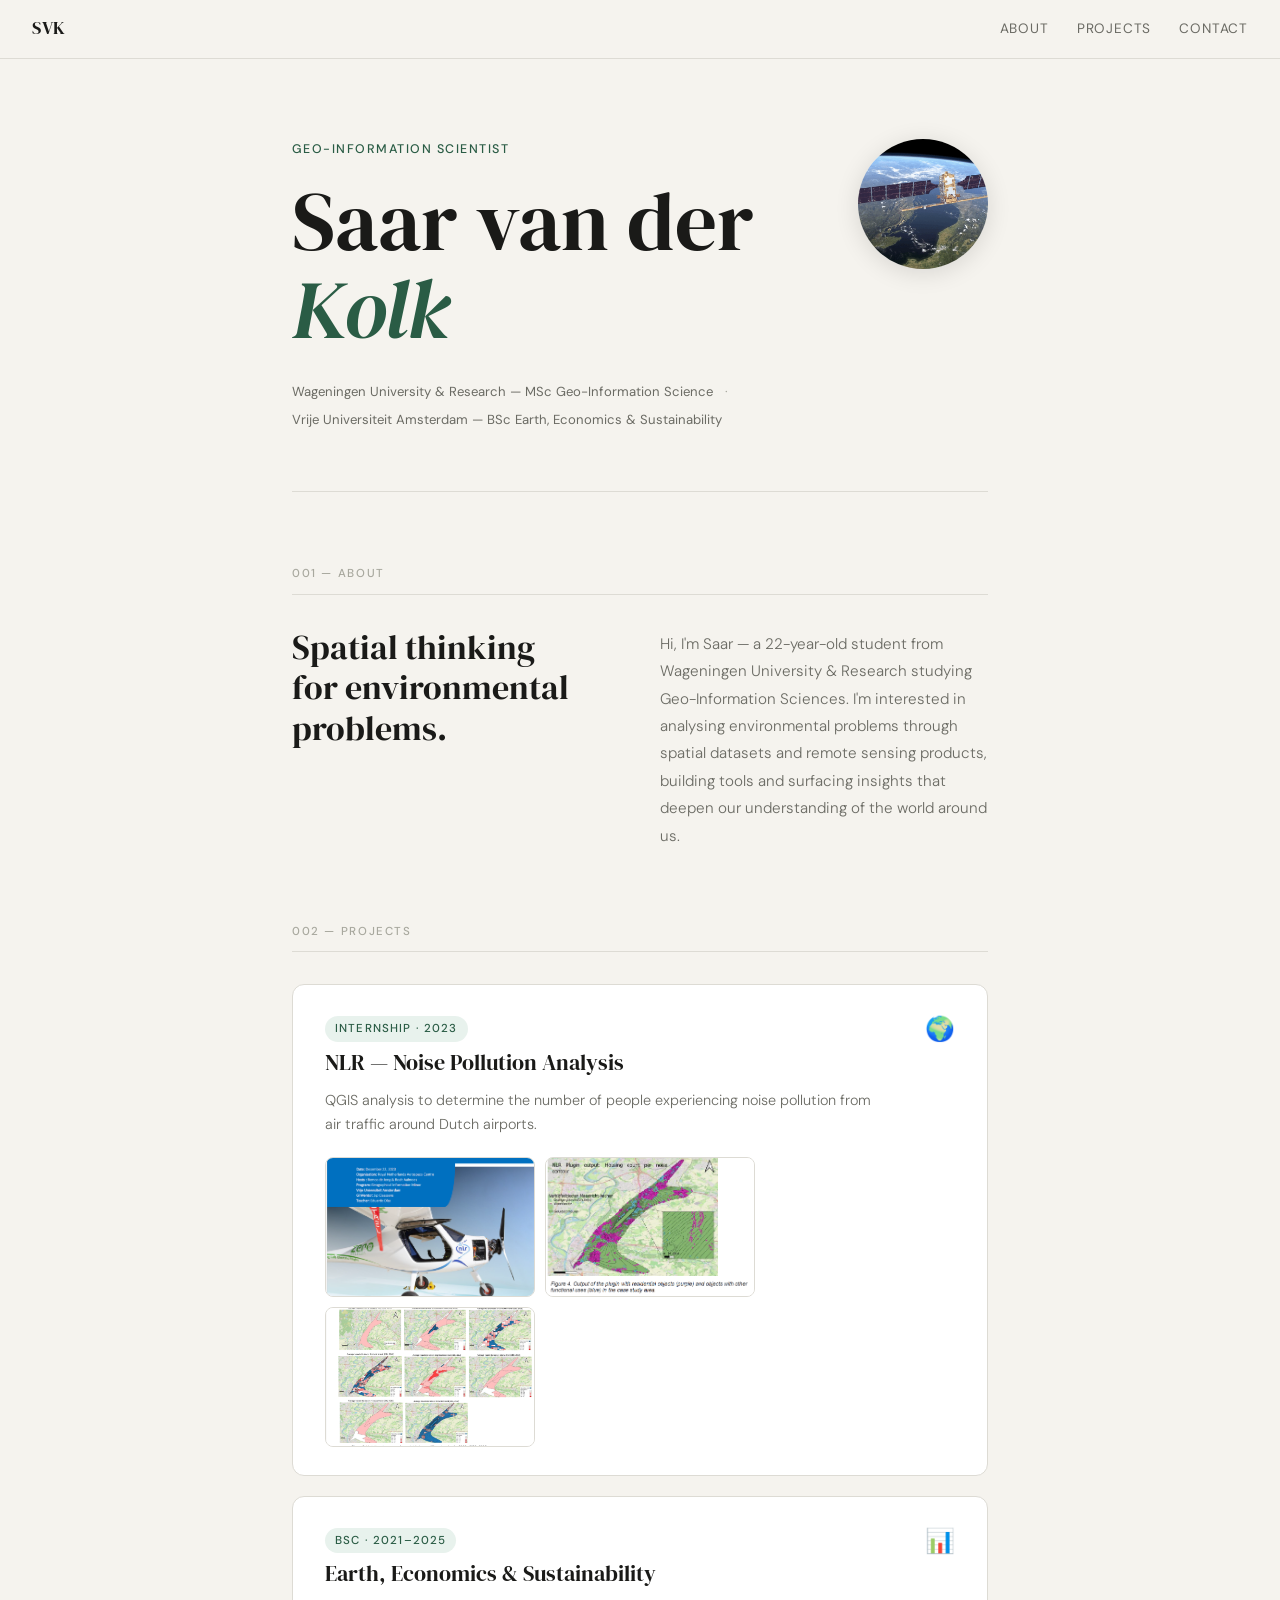
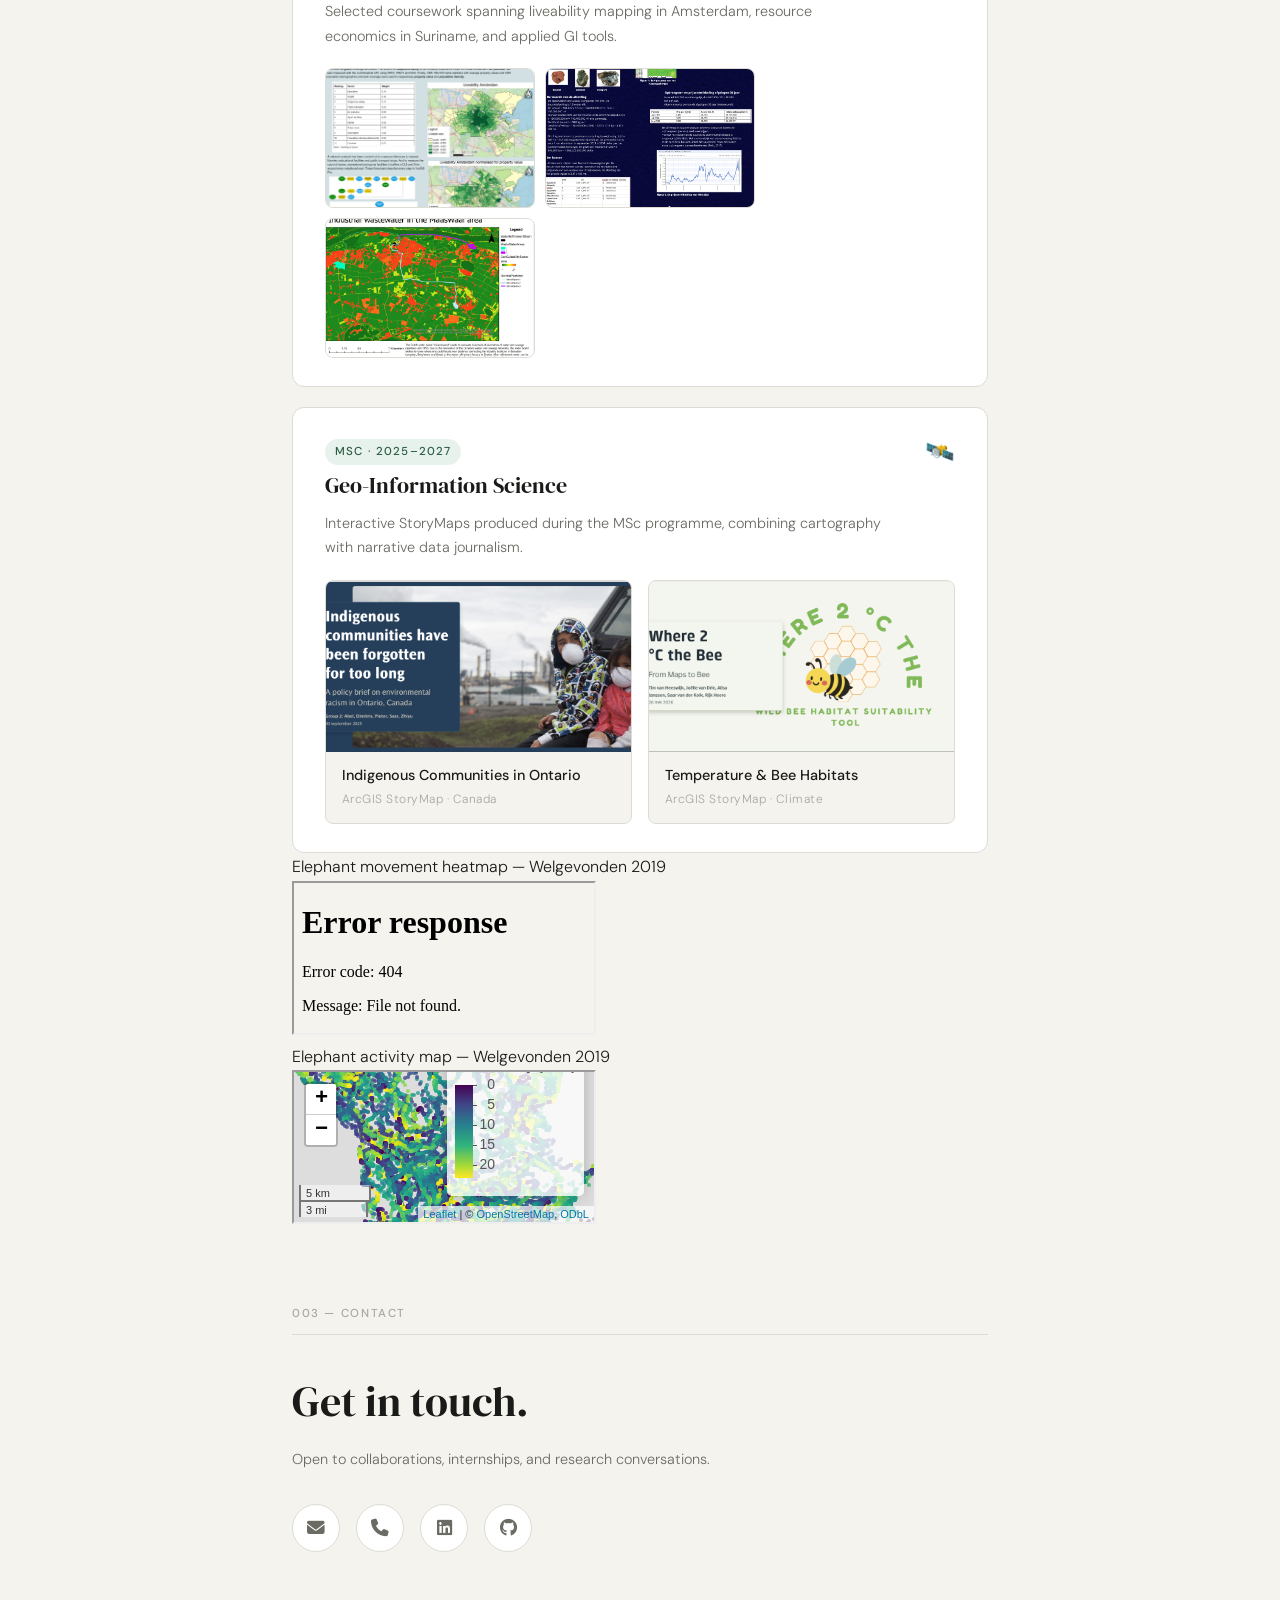
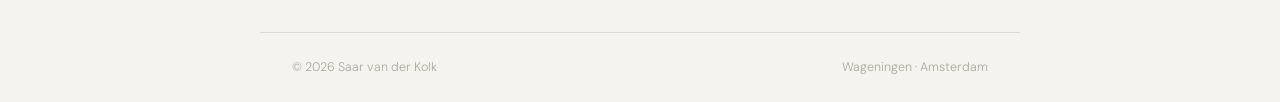
==== commit 63d9631a: "added elephant maps" ====
--- a/index.html
+++ b/index.html
@@ -115,6 +115,33 @@
         </div>
     </div>
 
+<!-- Maps section -->
+<div class="maps-section">
+
+  <div class="map-block">
+    <div class="map-label">Elephant movement heatmap — Welgevonden 2019</div>
+    <iframe
+      src="maps/elephant_heatmap_2019.html"
+      title="Elephant heatmap Welgevonden 2019"
+      class="map-frame"
+      loading="lazy">
+    </iframe>
+  </div>
+
+  <div class="map-block">
+    <div class="map-label">Elephant activity map — Welgevonden 2019</div>
+    <iframe
+      src="maps/activity_map.html"
+      title="Elephant activity map Welgevonden"
+      class="map-frame"
+      loading="lazy">
+    </iframe>
+  </div>
+
+</div>
+
+</div>
+
 </section>
 
 <section id="contact">
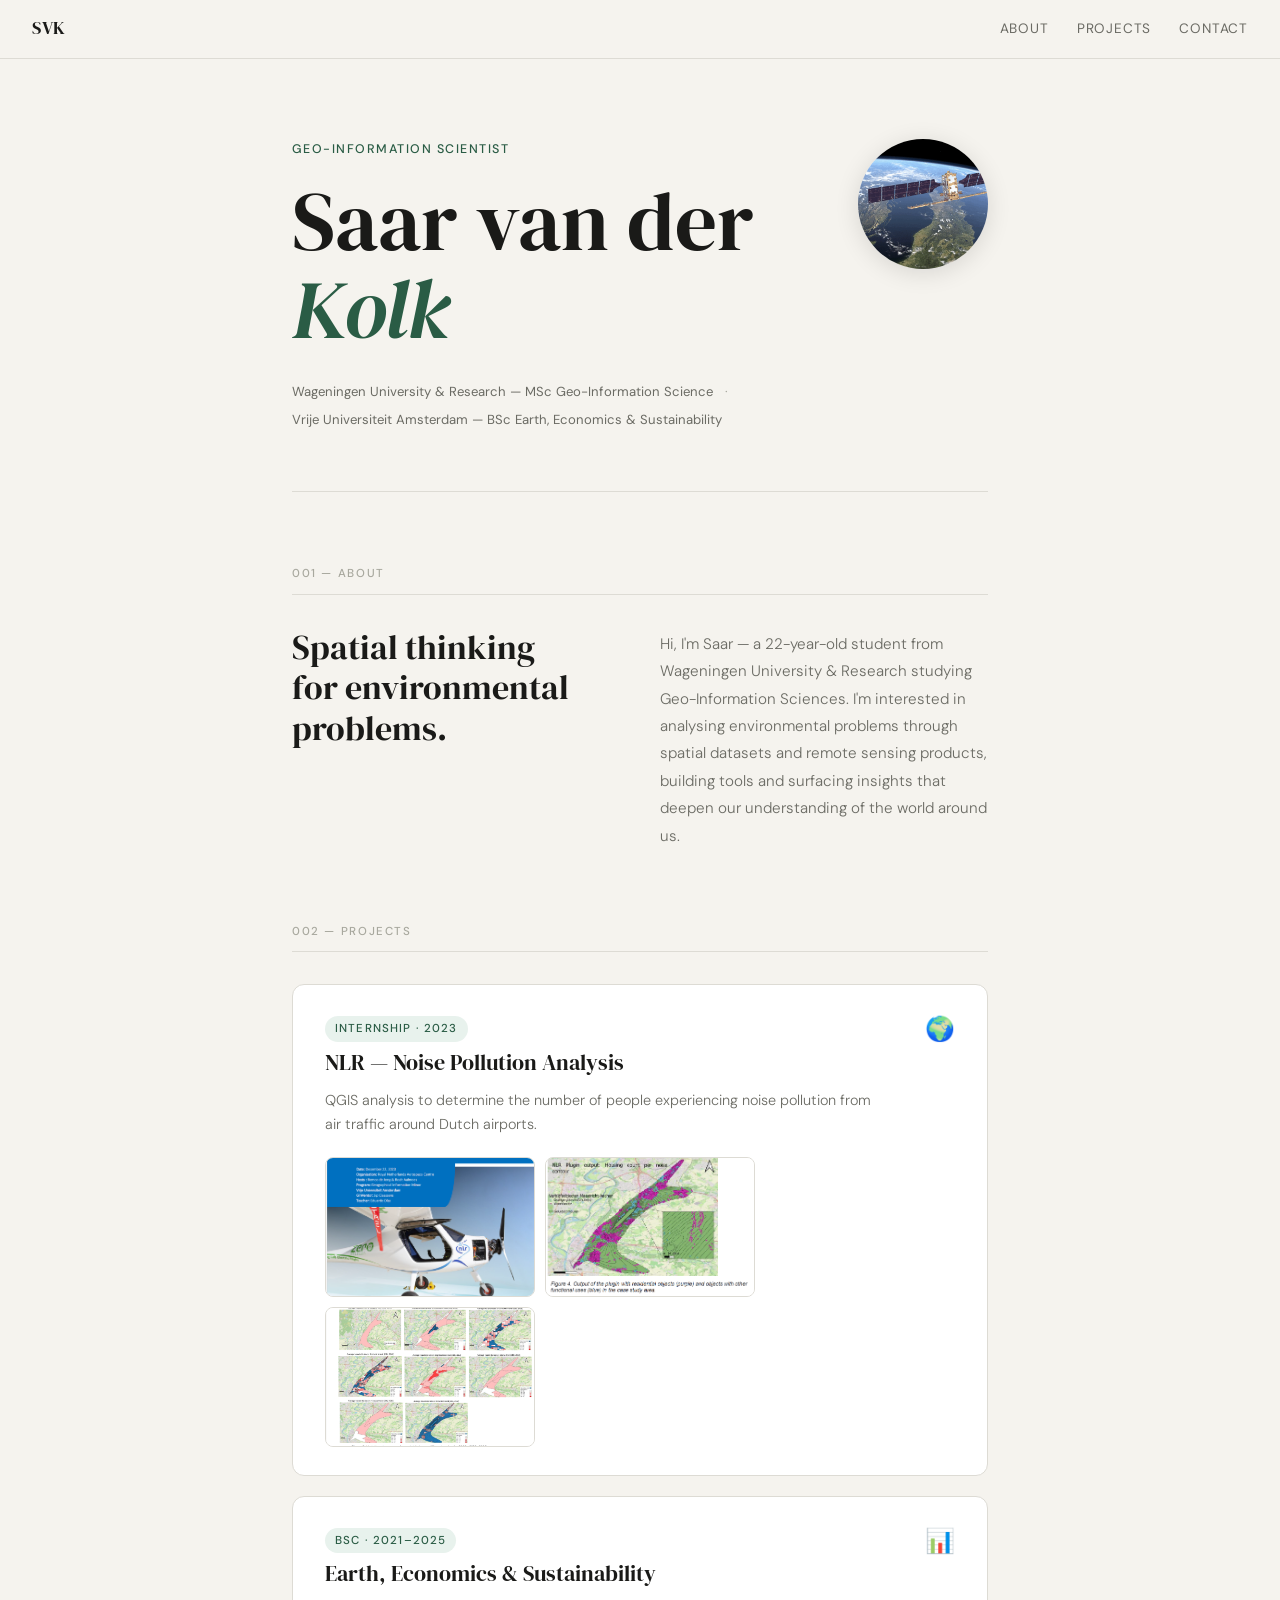
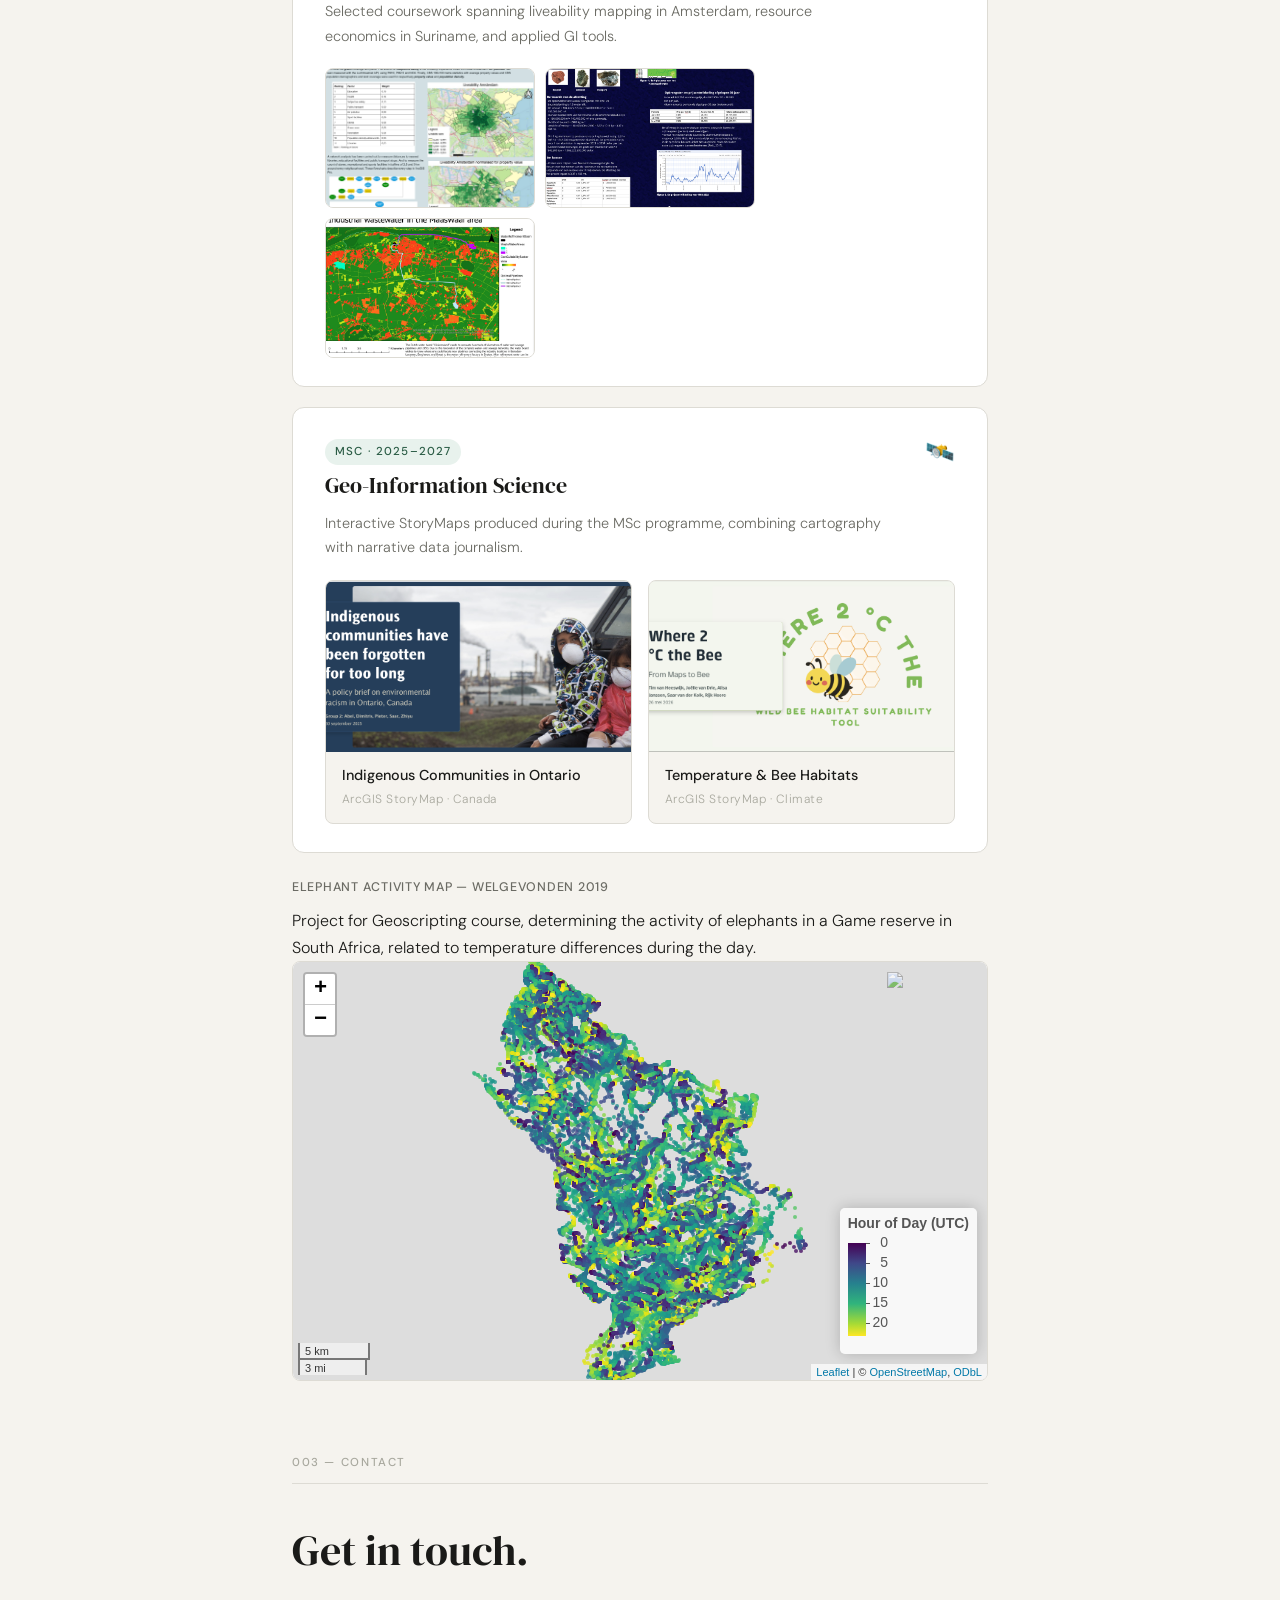
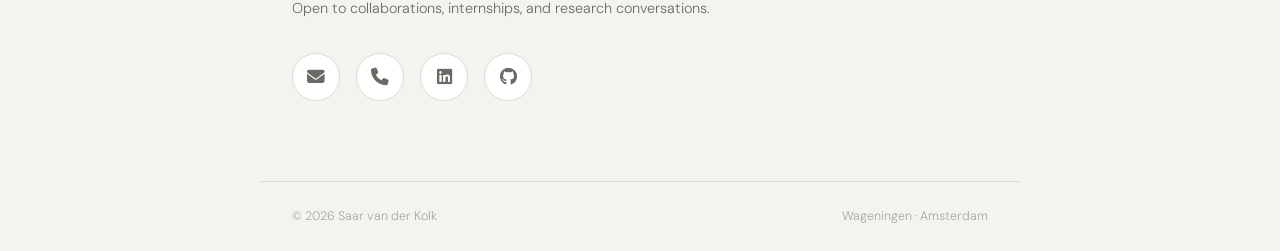
==== commit 4dafb087: "deleted 1 map" ====
--- a/index.html
+++ b/index.html
@@ -118,18 +118,12 @@
 <!-- Maps section -->
 <div class="maps-section">
 
-  <div class="map-block">
-    <div class="map-label">Elephant movement heatmap — Welgevonden 2019</div>
-    <iframe
-      src="maps/elephant_heatmap_2019.html"
-      title="Elephant heatmap Welgevonden 2019"
-      class="map-frame"
-      loading="lazy">
-    </iframe>
-  </div>
+
 
   <div class="map-block">
     <div class="map-label">Elephant activity map — Welgevonden 2019</div>
+      <p>Project for Geoscripting course, determining the activity of elephants in a Game reserve in South Africa, 
+          related to temperature differences during the day.</p>
     <iframe
       src="maps/activity_map.html"
       title="Elephant activity map Welgevonden"
--- a/style.css
+++ b/style.css
@@ -440,3 +440,27 @@
     }
 }
 
+.maps-section {
+  display: flex;
+  flex-direction: column;
+  gap: 20px;
+  margin-top: 24px;
+}
+
+.map-label {
+  font-size: 0.78rem;
+  font-weight: 500;
+  letter-spacing: 0.06em;
+  text-transform: uppercase;
+  color: #6b6b64;
+  margin-bottom: 8px;
+}
+
+.map-frame {
+  width: 100%;
+  height: 420px;
+  border: 1px solid #dddbd4;
+  border-radius: 8px;
+  display: block;
+}
+
